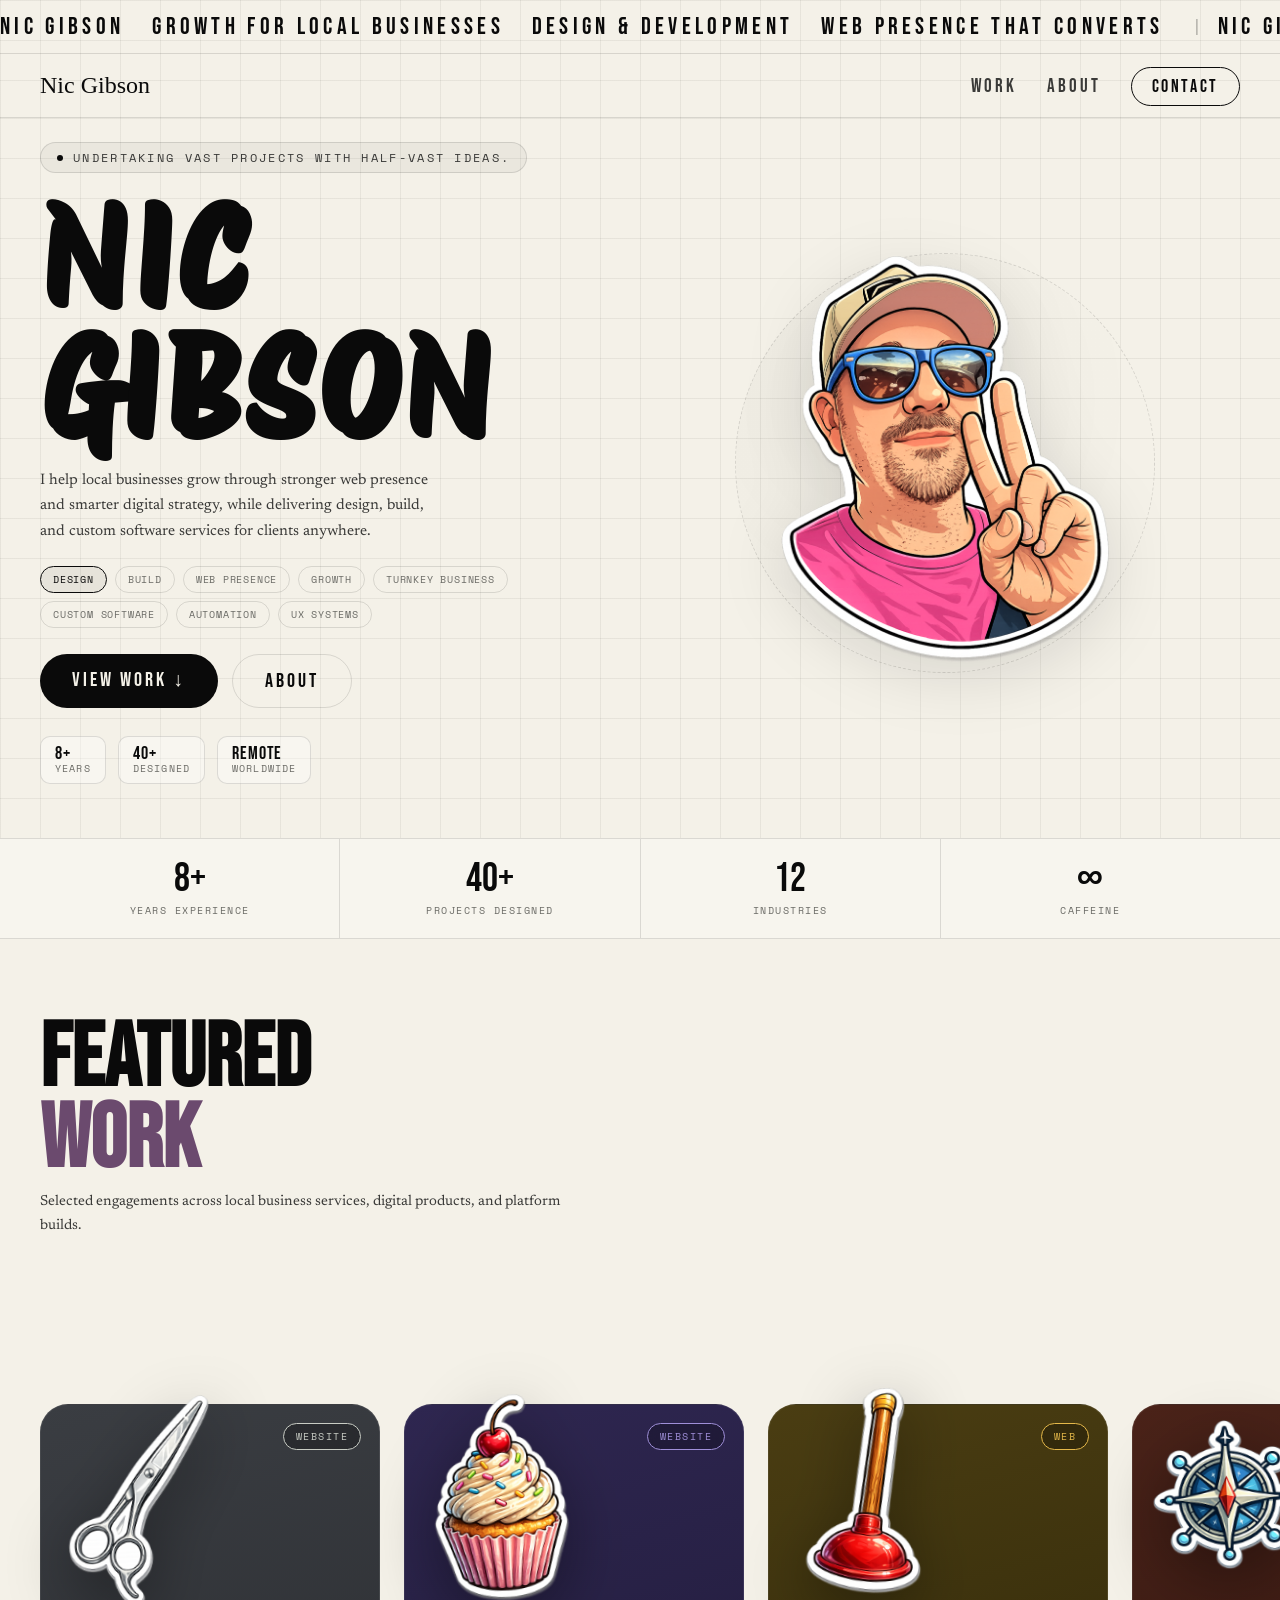
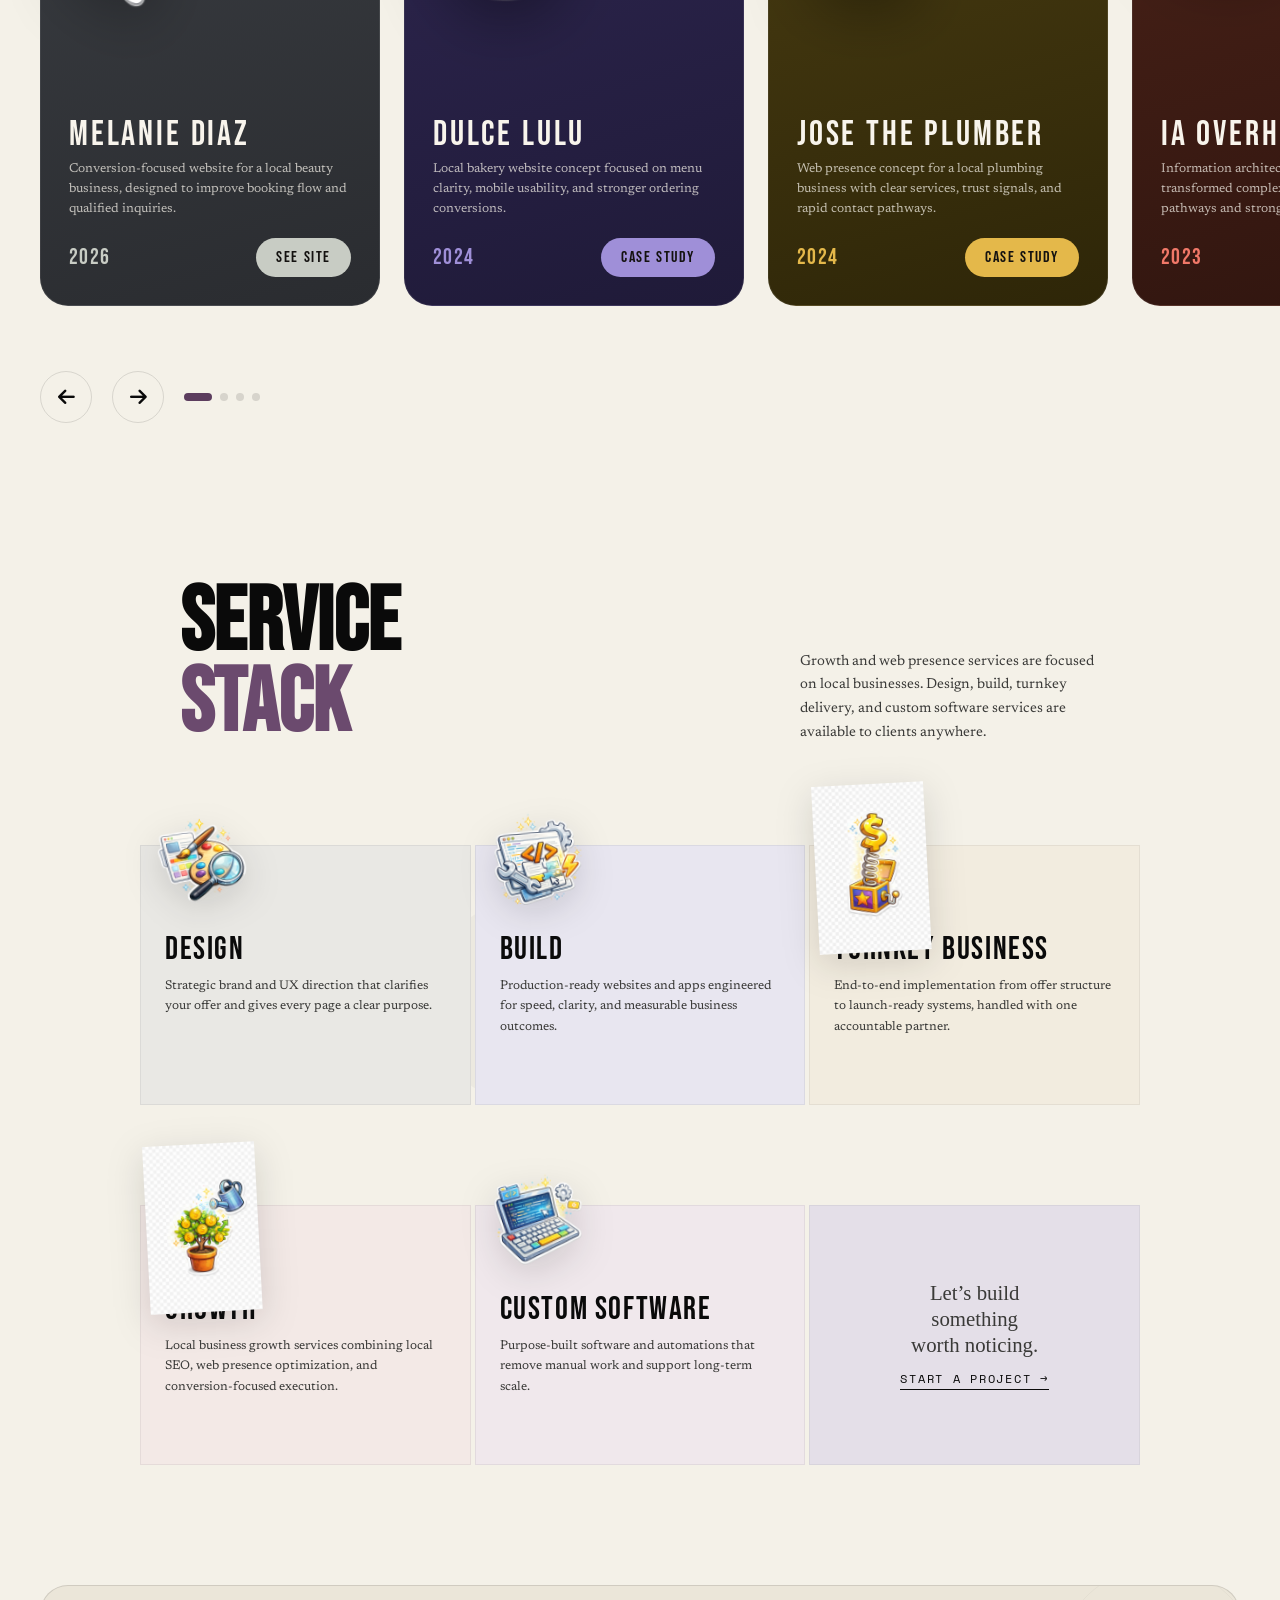
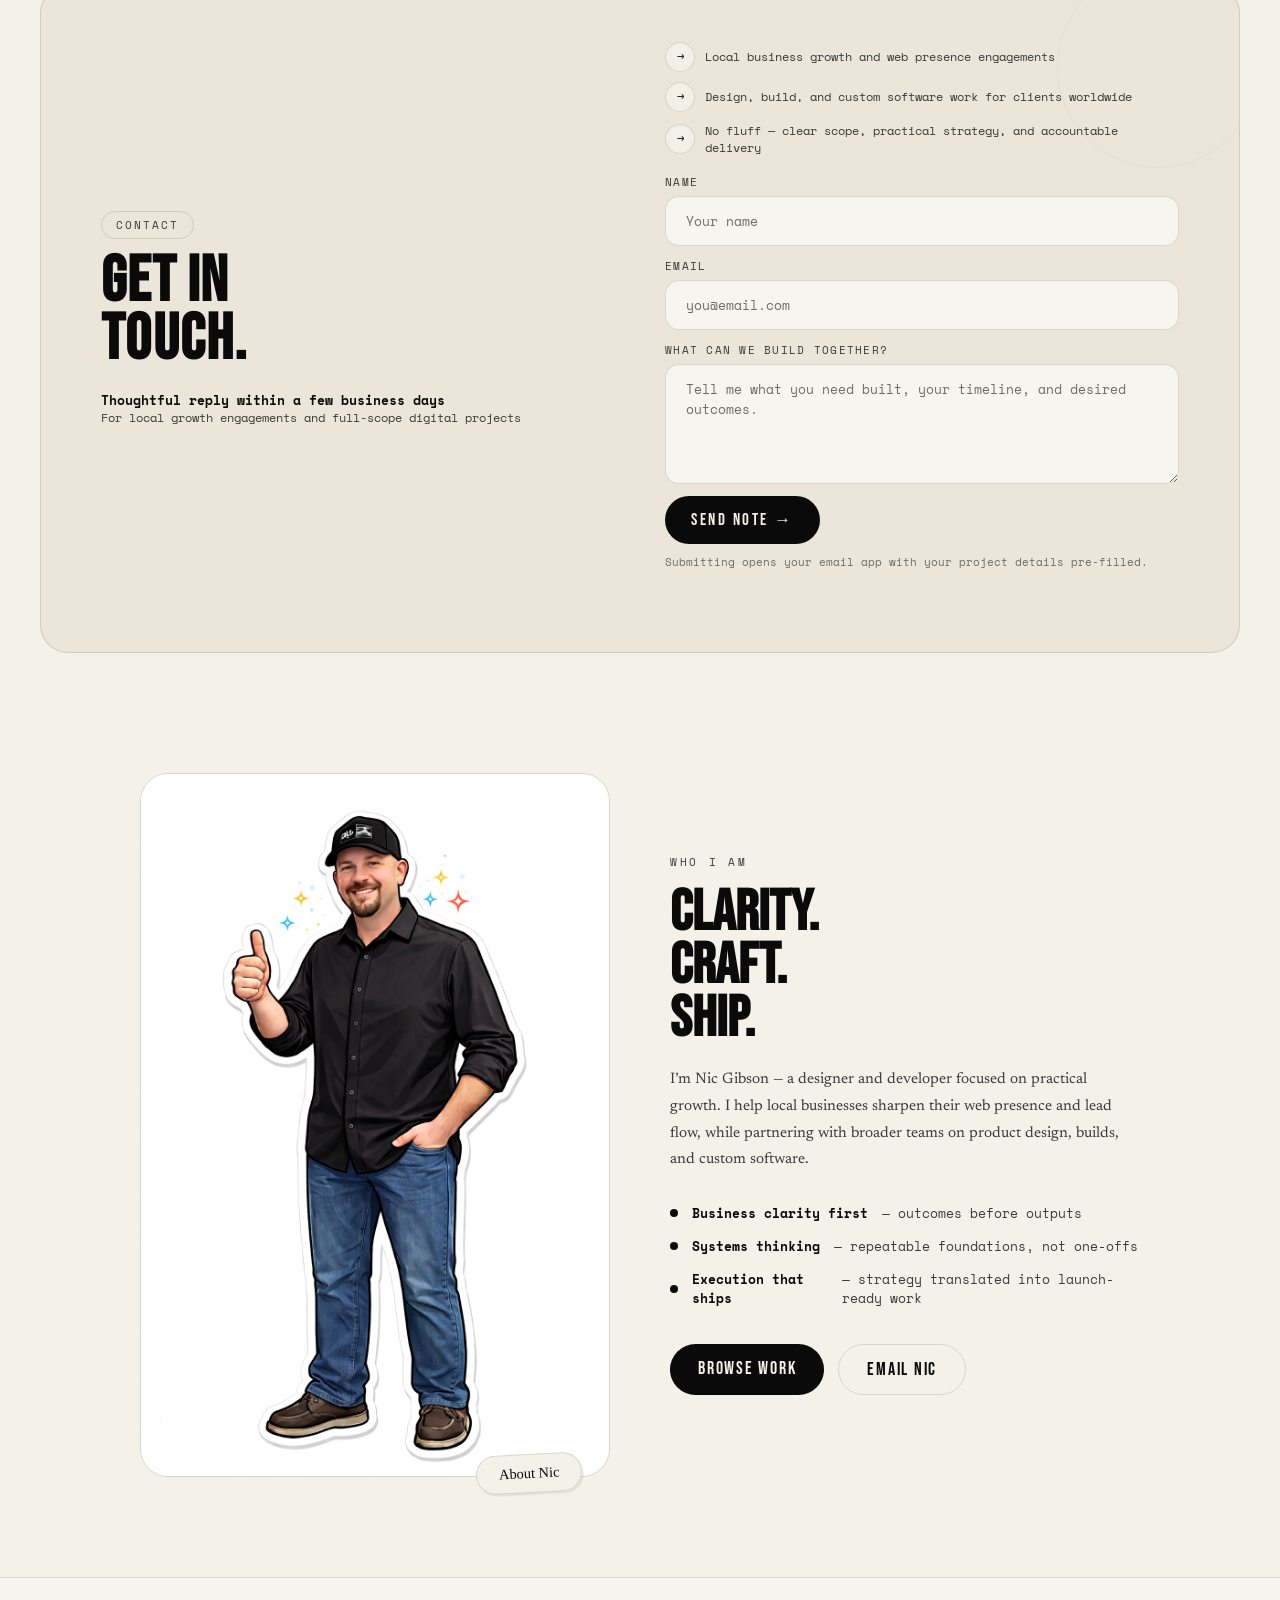
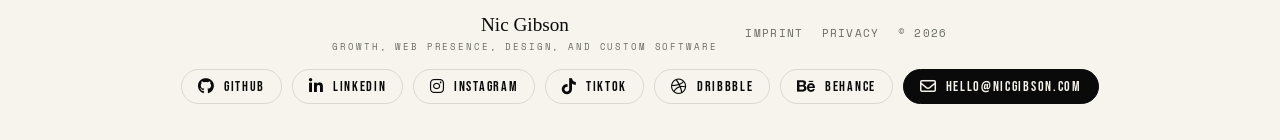
==== index.html @ bc24d474 "Polish site copy for growth and web presence positioning Co-authored-by: delinquencies <delinquencie" ====
<!DOCTYPE html>
<html lang="en">
<head>
  <meta charset="UTF-8" />
  <meta name="viewport" content="width=device-width, initial-scale=1.0" />
  <title>Nic Gibson | Growth, Web Presence, Design &amp; Software</title>
  <meta name="description" content="Nic Gibson helps local businesses with growth and web presence, and delivers design, build, and custom software services for clients everywhere." />
  <meta name="robots" content="index, follow, max-image-preview:large" />
  <meta name="author" content="Nic Gibson" />
  <meta name="theme-color" content="#111111" />
  <link rel="canonical" href="https://www.example.com/" />

  <!-- Open Graph -->
  <meta property="og:type" content="website" />
  <meta property="og:locale" content="en_US" />
  <meta property="og:site_name" content="Nic Gibson Portfolio" />
  <meta property="og:title" content="Nic Gibson | Growth, Web Presence, Design &amp; Software" />
  <meta property="og:description" content="Growth and web presence services for local businesses, plus design, build, and custom software services for clients anywhere." />
  <meta property="og:url" content="https://www.example.com/" />
  <meta property="og:image" content="https://www.example.com/og-default.jpg" />
  <meta property="og:image:alt" content="Preview of Nic Gibson portfolio website" />

  <!-- Twitter/X -->
  <meta name="twitter:card" content="summary_large_image" />
  <meta name="twitter:title" content="Nic Gibson | Growth, Web Presence, Design &amp; Software" />
  <meta name="twitter:description" content="Growth and web presence for local businesses, plus design, build, and custom software services for clients everywhere." />
  <meta name="twitter:image" content="https://www.example.com/og-default.jpg" />
  <meta name="twitter:site" content="@yourhandle" />
  <meta name="twitter:creator" content="@yourhandle" />

  <!-- SEO TODO: Replace placeholder URLs, social handles, and address fields below. -->
  <script type="application/ld+json">
    {
      "@context": "https://schema.org",
      "@type": "Person",
      "name": "Nic Gibson",
      "jobTitle": "Growth and Web Presence Strategist, Designer, and Developer",
      "url": "https://www.example.com/",
      "email": "mailto:hello@nicgibson.com",
      "sameAs": [
        "https://www.linkedin.com/in/your-profile",
        "https://github.com/your-username"
      ],
      "knowsAbout": [
        "Product Design",
        "Front-End Development",
        "Design Systems",
        "UX Strategy"
      ]
    }
  </script>
  <script type="application/ld+json">
    {
      "@context": "https://schema.org",
      "@type": "ProfessionalService",
      "name": "Nic Gibson Design & Development",
      "url": "https://www.example.com/",
      "image": "https://www.example.com/og-default.jpg",
      "description": "Growth and web presence services for local businesses, plus design, build, and custom software services for clients globally.",
      "address": {
        "@type": "PostalAddress",
        "streetAddress": "Add your street address",
        "addressLocality": "Add your city",
        "addressRegion": "Add your state or region",
        "postalCode": "Add your postal code",
        "addressCountry": "Add your country"
      },
      "areaServed": "Worldwide",
      "contactPoint": {
        "@type": "ContactPoint",
        "contactType": "Customer Support",
        "email": "hello@nicgibson.com"
      }
    }
  </script>
  <link rel="preconnect" href="https://fonts.googleapis.com" />
  <link rel="preconnect" href="https://fonts.gstatic.com" crossorigin />
  <link href="https://fonts.googleapis.com/css2?family=Bebas+Neue&family=Newsreader:ital,opsz,wght@0,6..72,400;0,6..72,600;1,6..72,400&family=Permanent+Marker&family=Protest+Riot&family=Space+Mono:ital,wght@0,400;0,700;1,400&display=swap" rel="stylesheet" />
  <link rel="stylesheet" href="https://cdnjs.cloudflare.com/ajax/libs/font-awesome/6.5.1/css/all.min.css" />
  <link rel="stylesheet" href="styles.css" />
</head>
<body>

<div class="top-band">
  <!-- TICKER -->
  <div class="ticker">
    <div class="ticker-inner">
      <span class="ticker-word">NIC GIBSON</span>
      <span class="ticker-word">GROWTH FOR LOCAL BUSINESSES</span>
      <span class="ticker-word">DESIGN &amp; DEVELOPMENT</span>
      <span class="ticker-word">WEB PRESENCE THAT CONVERTS</span>
      <span class="ticker-sep">|</span>
      <span class="ticker-word">NIC GIBSON</span>
      <span class="ticker-word">DESIGN • BUILD • SOFTWARE</span>
      <span class="ticker-word">LOCAL GROWTH PARTNER</span>
      <span class="ticker-word">OPEN FOR NEW PROJECTS</span>
      <span class="ticker-sep">|</span>
      <span class="ticker-word">NIC GIBSON</span>
      <span class="ticker-word">DESIGN • BUILD • SOFTWARE</span>
      <span class="ticker-word">LOCAL GROWTH PARTNER</span>
      <span class="ticker-word">OPEN FOR NEW PROJECTS</span>
      <span class="ticker-sep">|</span>
      <span class="ticker-word">NIC GIBSON</span>
      <span class="ticker-word">DESIGN • BUILD • SOFTWARE</span>
      <span class="ticker-word">LOCAL GROWTH PARTNER</span>
      <span class="ticker-word">OPEN FOR NEW PROJECTS</span>
      <span class="ticker-sep">|</span>
    </div>
  </div>

  <!-- NAV -->
  <nav>
    <a href="#home" class="nav-logo">Nic Gibson</a>
    <ul class="nav-links">
      <li><a href="#work">Work</a></li>
      <li><a href="#about">About</a></li>
      <li><a href="#contact" class="nav-cta">Contact</a></li>
    </ul>
  </nav>
</div>

<!-- HERO -->
<section class="hero" id="home">
  <div class="hero-text">
    <div class="hero-eyebrow">
      <div class="dot"></div>
      <span>Undertaking Vast Projects with Half-Vast ideas.</span>
    </div>
    <h1 class="hero-h1">
      <span>NIC</span><br>
      <span>GIBSON</span>
    </h1>
    <p class="hero-sub">I help local businesses grow through stronger web presence and smarter digital strategy, while delivering design, build, and custom software services for clients anywhere.</p>

    <div class="hero-pills">
      <div class="hero-pill active">Design</div>
      <div class="hero-pill">Build</div>
      <div class="hero-pill">Web Presence</div>
      <div class="hero-pill">Growth</div>
      <div class="hero-pill">Turnkey Business</div>
      <div class="hero-pill">Custom Software</div>
      <div class="hero-pill">Automation</div>
      <div class="hero-pill">UX Systems</div>
    </div>

    <div class="hero-btns">
      <a href="#work" class="btn-hero-primary">View work ↓</a>
      <a href="#about" class="btn-hero-secondary">About</a>
    </div>

    <div class="hero-mini-stats">
      <div class="hms-chip">
        <div>
          <div class="hms-val">8+</div>
          <div class="hms-lbl">Years</div>
        </div>
      </div>
      <div class="hms-chip">
        <div>
          <div class="hms-val">40+</div>
          <div class="hms-lbl">Designed</div>
        </div>
      </div>
      <div class="hms-chip">
        <div>
          <div class="hms-val">Remote</div>
          <div class="hms-lbl">Worldwide</div>
        </div>
      </div>
    </div>
  </div>

  <div class="hero-img-wrap">
    <div class="hero-img-ring">
      <img src="nic.png" alt="Nic Gibson" id="heroShakeImg" width="400" height="500" />
    </div>
  </div>
</section>

<!-- STATS -->
<div class="stats-strip">
  <div class="stat">
    <div class="stat-num">8+</div>
    <div class="stat-label">Years experience</div>
  </div>
  <div class="stat">
    <div class="stat-num">40+</div>
    <div class="stat-label">Projects designed</div>
  </div>
  <div class="stat">
    <div class="stat-num">12</div>
    <div class="stat-label">Industries</div>
  </div>
  <div class="stat">
    <div class="stat-num">∞</div>
    <div class="stat-label">Caffeine</div>
  </div>
</div>

<!-- SLIDER -->
<section class="slider-section" id="work">
  <div class="section-header">
    <h2>FEATURED<br><em>WORK</em></h2>
    <p>Selected engagements across local business services, digital products, and platform builds.</p>
  </div>

  <div class="slider-viewport" id="sliderViewport">
    <div class="slider-track" id="sliderTrack">
      <div class="project-card project-card--p1">
        <span class="card-chip">Website</span>
        <div class="project-card__art">
          <img src="shears.png" alt="Project: Melanie Diaz" class="card-img" width="400" height="400" />
        </div>
        <div class="card-bottom">
          <div class="card-name">Melanie Diaz</div>
          <div class="card-desc">Conversion-focused website for a local beauty business, designed to improve booking flow and qualified inquiries.</div>
          <div class="card-footer">
            <div class="card-price">2026</div>
            <a class="card-btn" href="https://melanie-diaz.com" target="_blank" rel="noopener noreferrer">See Site</a>
          </div>
        </div>
      </div>
      <div class="project-card project-card--p2">
        <span class="card-chip">Website</span>
        <div class="project-card__art">
          <img src="cupcake.png" alt="Project: Dulce Lulu" class="card-img" width="400" height="400" />
        </div>
        <div class="card-bottom">
          <div class="card-name">Dulce Lulu</div>
          <div class="card-desc">Local bakery website concept focused on menu clarity, mobile usability, and stronger ordering conversions.</div>
          <div class="card-footer">
            <div class="card-price">2024</div>
            <button type="button" class="card-btn">Case study</button>
          </div>
        </div>
      </div>
      <div class="project-card project-card--p3">
        <span class="card-chip">Web</span>
        <div class="project-card__art">
          <img src="plunger.png" alt="Project: Jose The Plumber" class="card-img" width="400" height="400" />
        </div>
        <div class="card-bottom">
          <div class="card-name">Jose The Plumber</div>
          <div class="card-desc">Web presence concept for a local plumbing business with clear services, trust signals, and rapid contact pathways.</div>
          <div class="card-footer">
            <div class="card-price">2024</div>
            <button type="button" class="card-btn">Case study</button>
          </div>
        </div>
      </div>
      <div class="project-card project-card--p4">
        <span class="card-chip">Systems</span>
        <div class="project-card__art">
          <img src="chaos.png" alt="Project: Site IA Overhaul" class="card-img" width="400" height="400" />
        </div>
        <div class="card-bottom">
          <div class="card-name">IA Overhaul</div>
          <div class="card-desc">Information architecture redesign that transformed complex content into clear pathways and stronger findability.</div>
          <div class="card-footer">
            <div class="card-price">2023</div>
            <button type="button" class="card-btn">Case study</button>
          </div>
        </div>
      </div>
    </div>
  </div>

  <div class="slider-controls">
    <button type="button" class="ctrl-btn" id="prevBtn" aria-label="Previous project"><i class="fa-solid fa-arrow-left"></i></button>
    <button type="button" class="ctrl-btn" id="nextBtn" aria-label="Next project"><i class="fa-solid fa-arrow-right"></i></button>
    <div class="slider-dots" id="sliderDots"></div>
  </div>
</section>

<!-- SERVICES -->
<section class="ingredients-section" id="skills">
  <div class="section-header section-header--wide">
    <h2>SERVICE<br><em>STACK</em></h2>
    <p>Growth and web presence services are focused on local businesses. Design, build, turnkey delivery, and custom software services are available to clients anywhere.</p>
  </div>

  <div class="ingredients-grid">
    <div class="ing-card c1">
      <div class="ing-img-wrap"><img src="design.png" class="ing-img" alt="" /></div>
      <div class="ing-name">Design</div>
      <div class="ing-desc">Strategic brand and UX direction that clarifies your offer and gives every page a clear purpose.</div>
    </div>
    <div class="ing-card c2">
      <div class="ing-img-wrap"><img src="build.png" class="ing-img" alt="" /></div>
      <div class="ing-name">Build</div>
      <div class="ing-desc">Production-ready websites and apps engineered for speed, clarity, and measurable business outcomes.</div>
    </div>
    <div class="ing-card c3">
      <div class="ing-img-wrap"><img src="turnkey.png" class="ing-img" alt="" /></div>
      <div class="ing-name">Turnkey Business</div>
      <div class="ing-desc">End-to-end implementation from offer structure to launch-ready systems, handled with one accountable partner.</div>
    </div>
    <div class="ing-card c4">
      <div class="ing-img-wrap"><img src="growth.png" class="ing-img" alt="" /></div>
      <div class="ing-name">Growth</div>
      <div class="ing-desc">Local business growth services combining local SEO, web presence optimization, and conversion-focused execution.</div>
    </div>
    <div class="ing-card c5">
      <div class="ing-img-wrap"><img src="custom.png" class="ing-img" alt="" /></div>
      <div class="ing-name">Custom Software</div>
      <div class="ing-desc">Purpose-built software and automations that remove manual work and support long-term scale.</div>
    </div>
    <div class="ing-card c6 ing-card--cta">
      <div class="ing-cta-inner">
        <div class="ing-cta-line">Let’s build<br>something<br>worth noticing.</div>
        <a href="#contact" class="ing-cta-link">Start a project →</a>
      </div>
    </div>
  </div>
</section>

<!-- CONTACT -->
<section class="newsletter" id="contact">
  <div class="newsletter-inner">
    <div class="nl-left">
      <div class="nl-tag">Contact</div>
      <h2>GET IN<br>TOUCH.</h2>
      <div class="nl-proof">
        <div class="nl-proof-text">
          <strong>Thoughtful reply within a few business days</strong>
          For local growth engagements and full-scope digital projects
        </div>
      </div>
    </div>
    <div class="nl-right">
      <div class="nl-perks">
        <div class="nl-perk">
          <div class="nl-perk-icon" aria-hidden="true">→</div>
          <span>Local business growth and web presence engagements</span>
        </div>
        <div class="nl-perk">
          <div class="nl-perk-icon" aria-hidden="true">→</div>
          <span>Design, build, and custom software work for clients worldwide</span>
        </div>
        <div class="nl-perk">
          <div class="nl-perk-icon" aria-hidden="true">→</div>
          <span>No fluff — clear scope, practical strategy, and accountable delivery</span>
        </div>
      </div>
      <form class="nl-form" id="contactForm" novalidate>
        <div class="nl-field">
          <label class="nl-label" for="contactName">Name</label>
          <input
            id="contactName"
            name="name"
            type="text"
            class="nl-input"
            placeholder="Your name"
            autocomplete="name"
            required
          />
        </div>
        <div class="nl-field">
          <label class="nl-label" for="contactEmail">Email</label>
          <input
            id="contactEmail"
            name="email"
            type="email"
            class="nl-input"
            placeholder="you@email.com"
            autocomplete="email"
            required
          />
        </div>
        <div class="nl-field">
          <label class="nl-label" for="contactMessage">What can we build together?</label>
          <textarea
            id="contactMessage"
            name="message"
            class="nl-textarea"
            rows="4"
            placeholder="Tell me what you need built, your timeline, and desired outcomes."
            required
          ></textarea>
        </div>
        <button type="submit" class="nl-btn">Send note →</button>
        <p class="nl-form-note">Submitting opens your email app with your project details pre-filled.</p>
        <p class="nl-form-status" id="contactFormStatus" role="status" aria-live="polite"></p>
      </form>
    </div>
  </div>
</section>

<!-- ABOUT -->
<section class="lifestyle" id="about">
  <div class="lifestyle-inner">
    <div class="lifestyle-img-wrap">
      <div class="lifestyle-img-frame">
        <img src="nicfull.png" alt="Nic Gibson portrait" width="1024" height="1536" />
      </div>
      <div class="ls-badge">About Nic</div>
    </div>
    <div class="lifestyle-content">
      <div class="ls-kicker">Who I am</div>
      <h2 class="ls-title">CLARITY.<br>CRAFT.<br>SHIP.</h2>
      <p class="ls-copy">I’m Nic Gibson — a designer and developer focused on practical growth. I help local businesses sharpen their web presence and lead flow, while partnering with broader teams on product design, builds, and custom software.</p>
      <ul class="ls-features">
        <li>
          <div class="ls-dot"></div><strong>Business clarity first</strong> — outcomes before outputs
        </li>
        <li>
          <div class="ls-dot"></div><strong>Systems thinking</strong> — repeatable foundations, not one-offs
        </li>
        <li>
          <div class="ls-dot"></div><strong>Execution that ships</strong> — strategy translated into launch-ready work
        </li>
      </ul>
      <div class="ls-btns">
        <a href="#work" class="ls-btn-p">Browse work</a>
        <a href="#contact" class="ls-btn-s">Email Nic</a>
      </div>
    </div>
  </div>
</section>

<!-- FOOTER -->
<footer>
  <div class="footer-inner">
    <div class="footer-logo-wrap">
      <a href="#home" class="footer-logo-text">Nic Gibson</a>
      <span class="footer-dev-label">Growth, web presence, design, and custom software</span>
    </div>
    <div class="footer-links">
      <a href="#">Imprint</a>
      <a href="#">Privacy</a>
      <a href="#">© 2026</a>
    </div>
    <div class="footer-contact">
      <a href="https://github.com" class="footer-contact-btn btn-outline" title="GitHub" target="_blank" rel="noopener noreferrer">
        <i class="fa-brands fa-github"></i> GitHub
      </a>
      <a href="https://linkedin.com" class="footer-contact-btn btn-outline" title="LinkedIn" target="_blank" rel="noopener noreferrer">
        <i class="fa-brands fa-linkedin-in"></i> LinkedIn
      </a>
      <a href="https://instagram.com" class="footer-contact-btn btn-outline" title="Instagram" target="_blank" rel="noopener noreferrer">
        <i class="fa-brands fa-instagram"></i> Instagram
      </a>
      <a href="https://tiktok.com" class="footer-contact-btn btn-outline" title="TikTok" target="_blank" rel="noopener noreferrer">
        <i class="fa-brands fa-tiktok"></i> TikTok
      </a>
      <a href="https://dribbble.com" class="footer-contact-btn btn-outline" title="Dribbble" target="_blank" rel="noopener noreferrer">
        <i class="fa-brands fa-dribbble"></i> Dribbble
      </a>
      <a href="https://behance.net" class="footer-contact-btn btn-outline" title="Behance" target="_blank" rel="noopener noreferrer">
        <i class="fa-brands fa-behance"></i> Behance
      </a>
      <a href="mailto:hello@nicgibson.com" class="footer-contact-btn btn-primary" title="Email">
        <i class="fa-regular fa-envelope"></i> hello@nicgibson.com
      </a>
    </div>
  </div>
</footer>

<script src="script.js"></script>
</body>
</html>
---- styles.css ----
:root {
  --paper: #f4f1e8;
  --paper-warm: #ebe6d9;
  --ink: #0a0a0a;
  --ink-muted: #3a3a38;
  --ink-faint: #6b6b66;
  --rule: rgba(10, 10, 10, 0.12);
  --rule-light: rgba(10, 10, 10, 0.06);
  /* Work section accents (chips, buttons, year) */
  --work-cream: #f8f4ec;
}

* {
  margin: 0;
  padding: 0;
  box-sizing: border-box;
  scroll-behavior: smooth;
}

body {
  background: var(--paper);
  color: var(--ink);
  font-family: "Space Mono", monospace;
  overflow-x: hidden;
  cursor: auto;
}

/* Top band: ticker + nav with newsprint grid */
.top-band {
  position: relative;
  background-color: var(--paper);
  background-image: linear-gradient(var(--rule-light) 1px, transparent 1px),
    linear-gradient(90deg, var(--rule-light) 1px, transparent 1px);
  background-size: 40px 40px;
  border-bottom: 1px solid var(--rule);
}

.ticker {
  background: transparent;
  overflow: hidden;
  white-space: nowrap;
  position: sticky;
  top: 0;
  z-index: 100;
  border-bottom: 1px solid var(--rule);
}

.ticker-inner {
  display: inline-flex;
  align-items: center;
  animation: ticker 28s linear infinite;
}

.ticker-word {
  font-family: "Bebas Neue", sans-serif;
  font-size: 1.5rem;
  letter-spacing: 0.18em;
  padding: 12px 0;
  padding-right: 28px;
  white-space: nowrap;
  color: var(--ink);
}

.ticker-sep {
  color: var(--ink-muted);
  font-size: 1rem;
  padding: 0 16px 0 0;
  opacity: 0.45;
  font-family: "Space Mono", monospace;
}

@keyframes ticker {
  0% {
    transform: translateX(0);
  }
  100% {
    transform: translateX(-50%);
  }
}

nav {
  padding: 18px 40px;
  display: flex;
  align-items: center;
  justify-content: space-between;
  position: relative;
  z-index: 10;
}

.nav-logo {
  font-family: "Permanent Marker", cursive;
  font-size: 1.5rem;
  color: var(--ink);
  text-decoration: none;
}

.nav-links {
  display: flex;
  gap: 30px;
  list-style: none;
  align-items: center;
}

.nav-links a {
  font-family: "Bebas Neue", sans-serif;
  font-size: 1.2rem;
  letter-spacing: 0.15em;
  color: var(--ink-muted);
  text-decoration: none;
  transition: color 0.2s;
}

.nav-links a:hover {
  color: var(--ink);
}

.nav-links .nav-cta {
  border: 1px solid var(--ink);
  color: var(--ink);
  padding: 8px 20px;
  border-radius: 100px;
  font-size: 1.1rem;
}

.nav-links .nav-cta:hover {
  background: var(--ink);
  color: var(--paper);
}

.hero {
  min-height: 80vh;
  display: grid;
  grid-template-columns: 1fr 1fr;
  align-items: center;
  padding: 20px 40px 50px;
  position: relative;
  overflow: hidden;
  gap: 20px;
}

.hero::before {
  content: "";
  position: absolute;
  inset: 0;
  background-image: linear-gradient(var(--rule-light) 1px, transparent 1px),
    linear-gradient(90deg, var(--rule-light) 1px, transparent 1px);
  background-size: 40px 40px;
  pointer-events: none;
}

.hero-text {
  position: relative;
  z-index: 2;
}

.hero-eyebrow {
  display: inline-flex;
  align-items: center;
  gap: 10px;
  background: rgba(10, 10, 10, 0.04);
  border: 1px solid var(--rule);
  border-radius: 100px;
  padding: 6px 16px;
  margin-bottom: 20px;
}

.hero-eyebrow span {
  font-size: 0.72rem;
  color: var(--ink-muted);
  letter-spacing: 0.2em;
  text-transform: uppercase;
}

.hero-eyebrow .dot {
  width: 6px;
  height: 6px;
  background: var(--ink);
  border-radius: 50%;
  animation: blink 1s step-end infinite;
}

@keyframes blink {
  0%,
  100% {
    opacity: 1;
  }
  50% {
    opacity: 0;
  }
}

.hero-h1 {
  font-family: "Protest Riot", system-ui, sans-serif;
  font-size: clamp(5.25rem, 11vw, 10.5rem);
  line-height: 0.92;
  color: var(--ink);
  letter-spacing: 0.02em;
}

.hero-h1 span {
  color: var(--ink);
}

.hero-sub {
  font-family: "Newsreader", Georgia, serif;
  font-size: 0.95rem;
  color: var(--ink-muted);
  line-height: 1.65;
  max-width: 400px;
  margin: 16px 0 22px;
}

.hero-pills {
  display: flex;
  flex-wrap: wrap;
  gap: 8px;
  margin-bottom: 26px;
}

.hero-pill {
  font-size: 0.62rem;
  letter-spacing: 0.08em;
  padding: 5px 12px;
  border-radius: 100px;
  border: 1px solid var(--rule);
  color: var(--ink-faint);
  text-transform: uppercase;
  transition: border-color 0.2s, color 0.2s, background 0.2s;
  cursor: pointer;
  user-select: none;
}

.hero-pill:hover {
  border-color: var(--ink-muted);
  color: var(--ink-muted);
}

.hero-pill.active {
  background: rgba(10, 10, 10, 0.06);
  border-color: var(--ink);
  color: var(--ink);
}

.hero-btns {
  display: flex;
  gap: 14px;
  flex-wrap: wrap;
  margin-bottom: 28px;
}

.btn-hero-primary {
  background: var(--ink);
  color: var(--paper);
  font-family: "Bebas Neue", sans-serif;
  font-size: 1.25rem;
  letter-spacing: 0.15em;
  padding: 14px 32px;
  border: none;
  border-radius: 100px;
  cursor: pointer;
  transition: transform 0.2s, box-shadow 0.2s, background 0.2s;
  text-decoration: none;
  display: inline-block;
}

.btn-hero-primary:hover {
  transform: translateY(-2px);
  box-shadow: 0 6px 24px rgba(10, 10, 10, 0.15);
  background: #1a1a1a;
}

.btn-hero-secondary {
  background: transparent;
  color: var(--ink);
  font-family: "Bebas Neue", sans-serif;
  font-size: 1.25rem;
  letter-spacing: 0.15em;
  padding: 14px 32px;
  border: 1.5px solid var(--rule);
  border-radius: 100px;
  cursor: pointer;
  transition: border-color 0.2s, color 0.2s, background 0.2s;
  text-decoration: none;
  display: inline-block;
}

.btn-hero-secondary:hover {
  border-color: var(--ink);
  background: rgba(10, 10, 10, 0.03);
}

.hero-mini-stats {
  display: flex;
  gap: 12px;
  flex-wrap: wrap;
}

.hms-chip {
  display: flex;
  align-items: center;
  gap: 8px;
  background: rgba(255, 255, 255, 0.35);
  border: 1px solid var(--rule);
  border-radius: 10px;
  padding: 8px 14px;
}

.hms-val {
  font-family: "Bebas Neue", sans-serif;
  font-size: 1.1rem;
  color: var(--ink);
  letter-spacing: 0.05em;
  line-height: 1;
}

.hms-lbl {
  font-size: 0.6rem;
  color: var(--ink-faint);
  letter-spacing: 0.12em;
  text-transform: uppercase;
  line-height: 1.3;
}

.hero-img-wrap {
  position: relative;
  z-index: 2;
  display: flex;
  justify-content: center;
  align-items: center;
  height: 100%;
}

.hero-img-ring {
  position: relative;
  width: 420px;
  height: 420px;
  background: radial-gradient(
    circle at 35% 35%,
    rgba(10, 10, 10, 0.04),
    transparent 65%
  );
  border-radius: 50%;
  border: 1px dashed var(--rule);
  display: flex;
  align-items: center;
  justify-content: center;
  animation: slowSpin 25s linear infinite;
}

@keyframes slowSpin {
  to {
    transform: rotate(360deg);
  }
}

.hero-img-ring img {
  max-height: min(500px, 70vh);
  width: auto;
  height: auto;
  object-fit: contain;
  animation: slowSpin 25s linear infinite reverse, float 4s ease-in-out infinite;
  filter: drop-shadow(0 16px 32px rgba(10, 10, 10, 0.12));
  position: relative;
  z-index: 2;
  transition: opacity 0.25s ease;
  cursor: pointer;
}

@keyframes float {
  0%,
  100% {
    transform: translateY(0) rotate(360deg);
  }
  50% {
    transform: translateY(-15px) rotate(360deg);
  }
}

.stats-strip {
  display: flex;
  border-top: 1px solid var(--rule);
  border-bottom: 1px solid var(--rule);
  padding: 0 40px;
  background: rgba(255, 255, 255, 0.25);
}

.stat {
  flex: 1;
  text-align: center;
  padding: 20px 10px;
  border-right: 1px solid var(--rule);
}

.stat:last-child {
  border-right: none;
}

.stat-num {
  font-family: "Bebas Neue", sans-serif;
  font-size: 2.5rem;
  color: var(--ink);
  line-height: 1;
}

.stat-label {
  font-size: 0.62rem;
  color: var(--ink-faint);
  letter-spacing: 0.15em;
  text-transform: uppercase;
  margin-top: 4px;
}

.slider-section {
  padding: 80px 0 60px;
  position: relative;
  z-index: 1;
}

.slider-section .section-header {
  position: relative;
  z-index: 1;
  display: flex;
  flex-direction: column;
  align-items: flex-start;
  gap: 10px;
}

.section-header {
  padding: 0 40px;
  margin-bottom: 28px;
  display: flex;
  align-items: flex-end;
  justify-content: space-between;
  flex-wrap: wrap;
  gap: 20px;
}

.section-header--wide {
  max-width: 1000px;
  margin: 0 auto;
}

.section-header h2 {
  font-family: "Bebas Neue", sans-serif;
  font-size: clamp(3rem, 7vw, 6rem);
  line-height: 0.9;
  color: var(--ink);
}

.section-header h2 em {
  font-style: normal;
  color: #6b4a6e;
}

.section-header p {
  font-family: "Newsreader", Georgia, serif;
  font-size: 0.9rem;
  color: var(--ink-muted);
  max-width: 300px;
  line-height: 1.65;
}

.slider-section .section-header p {
  max-width: 560px;
  margin: 0;
  text-align: left;
}

/* Extra top padding so leaning card art clears overflow:hidden (not clipped under the heading) */
.slider-viewport {
  position: relative;
  z-index: 2;
  overflow: hidden;
  padding: 138px 0 56px;
  margin-top: 0;
}

.slider-track {
  display: flex;
  gap: 24px;
  padding: 0 40px;
  transition: transform 0.45s cubic-bezier(0.25, 0.46, 0.45, 0.94);
  will-change: transform;
  user-select: none;
}

.slider-track.dragging {
  transition: none;
  cursor: grabbing;
}

.project-card {
  --card-accent: var(--ink);
  width: 340px;
  min-width: 300px;
  max-width: min(340px, 92vw);
  min-height: 480px;
  border-radius: 28px;
  flex-shrink: 0;
  position: relative;
  overflow: visible;
  display: flex;
  flex-direction: column;
  align-items: stretch;
  padding: 0;
  cursor: grab;
  transition: transform 0.3s ease, box-shadow 0.3s ease;
  border: 1px solid rgba(255, 255, 255, 0.08);
}

.project-card:hover {
  transform: translateY(-10px) rotate(-0.5deg);
  box-shadow: 0 24px 48px rgba(10, 10, 10, 0.18);
}

.project-card:nth-child(even):hover {
  transform: translateY(-10px) rotate(0.5deg);
}

.project-card__art {
  flex: 0 0 auto;
  min-height: 220px;
  display: flex;
  align-items: flex-start;
  justify-content: flex-start;
  padding: 4px 8px 0 10px;
  overflow: visible;
}

/* Break the picture plane: sit high + left, slightly rotated, like leaning out of the box */
.card-img {
  display: block;
  position: relative;
  top: -56px;
  left: -14px;
  width: auto;
  height: auto;
  max-width: calc(100% + 20px);
  max-height: 300px;
  object-fit: contain;
  z-index: 2;
  pointer-events: none;
  transform: rotate(-2.5deg);
  transform-origin: 50% 65%;
  transition: transform 0.4s cubic-bezier(0.34, 1.3, 0.64, 1), filter 0.35s ease;
  filter: drop-shadow(0 18px 32px rgba(0, 0, 0, 0.38));
}

.project-card:hover .card-img {
  transform: rotate(-1deg) translate(4px, -10px) scale(1.04);
}

/* Dark tinted panels + accent (full-bleed color like the original cards) */
.project-card--p1 {
  --card-accent: #c8ccc4;
  background: linear-gradient(165deg, #3a3d42 0%, #2a2c30 100%);
}
.project-card--p2 {
  --card-accent: #9f8fd8;
  background: linear-gradient(165deg, #2e2650 0%, #1f1a38 100%);
}
.project-card--p3 {
  --card-accent: #e4b84a;
  background: linear-gradient(165deg, #4a3d12 0%, #2e2608 100%);
}
.project-card--p4 {
  --card-accent: #f07868;
  background: linear-gradient(165deg, #4a2218 0%, #30150f 100%);
}
.card-chip {
  position: absolute;
  top: 18px;
  right: 18px;
  font-size: 0.62rem;
  letter-spacing: 0.15em;
  text-transform: uppercase;
  padding: 5px 12px;
  border-radius: 100px;
  border: 1px solid var(--card-accent);
  color: var(--card-accent);
  z-index: 6;
  background: rgba(0, 0, 0, 0.25);
  backdrop-filter: blur(6px);
}

.card-bottom {
  position: relative;
  z-index: 2;
  width: 100%;
  padding: 8px 28px 28px;
  margin-top: auto;
}

.card-name {
  font-family: "Bebas Neue", sans-serif;
  font-size: 2.2rem;
  letter-spacing: 0.08em;
  line-height: 1;
  color: var(--work-cream);
  margin-bottom: 8px;
}

.card-desc {
  font-family: "Newsreader", Georgia, serif;
  font-size: 0.8rem;
  color: rgba(248, 244, 236, 0.72);
  line-height: 1.55;
  margin-bottom: 18px;
}

.card-footer {
  display: flex;
  align-items: center;
  justify-content: space-between;
  gap: 12px;
}

.card-price {
  font-family: "Bebas Neue", sans-serif;
  font-size: 1.35rem;
  color: var(--card-accent);
  letter-spacing: 0.06em;
}

.card-btn {
  background: var(--card-accent);
  color: #141210;
  border: none;
  padding: 10px 20px;
  border-radius: 100px;
  font-family: "Bebas Neue", sans-serif;
  font-size: 1rem;
  letter-spacing: 0.1em;
  cursor: pointer;
  transition: transform 0.2s, filter 0.2s;
}

a.card-btn {
  text-decoration: none;
  display: inline-flex;
  align-items: center;
  justify-content: center;
}

.card-btn:hover {
  transform: scale(1.05);
  filter: brightness(1.08);
}

.slider-controls {
  padding: 0 40px;
  display: flex;
  align-items: center;
  gap: 20px;
  margin-top: 10px;
}

.ctrl-btn {
  width: 52px;
  height: 52px;
  border-radius: 50%;
  border: 1.5px solid var(--rule);
  background: transparent;
  color: var(--ink);
  font-size: 1.2rem;
  cursor: pointer;
  transition: border-color 0.2s, background 0.2s, color 0.2s;
  display: flex;
  align-items: center;
  justify-content: center;
}

.ctrl-btn:hover {
  background: var(--ink);
  border-color: var(--ink);
  color: var(--paper);
}

.slider-dots {
  display: flex;
  gap: 8px;
}

.slider-dot {
  width: 8px;
  height: 8px;
  border-radius: 100px;
  background: var(--rule);
  transition: background 0.3s, width 0.3s;
  cursor: pointer;
}

.slider-dot.active {
  background: #5c3d5e;
  width: 28px;
}

.ingredients-section {
  padding: 100px 40px 80px;
  position: relative;
}

.ingredients-section::before {
  content: "FOCUS";
  font-family: "Bebas Neue", sans-serif;
  font-size: 20vw;
  color: rgba(10, 10, 10, 0.03);
  position: absolute;
  top: 50%;
  left: 50%;
  transform: translate(-50%, -50%);
  white-space: nowrap;
  pointer-events: none;
  letter-spacing: 0.1em;
}

.ingredients-grid {
  max-width: 1000px;
  margin: 100px auto 0;
  display: grid;
  grid-template-columns: repeat(3, minmax(0, 1fr));
  column-gap: 4px;
  row-gap: 100px;
  background: transparent;
  overflow: visible;
  position: relative;
}

.ing-card {
  padding: 88px 24px 36px;
  min-height: 260px;
  position: relative;
  overflow: visible;
  transition: background 0.3s;
  cursor: default;
  border: 1px solid rgba(10, 10, 10, 0.06);
}

.ing-card:nth-child(1),
.ing-card:nth-child(2),
.ing-card:nth-child(3) {
  z-index: 3;
}

.ing-card:nth-child(4),
.ing-card:nth-child(5),
.ing-card:nth-child(6) {
  z-index: 2;
}

.ing-card.c1 {
  background: #e9e8e4;
}
.ing-card.c2 {
  background: #e8e6f0;
}
.ing-card.c3 {
  background: #f2ecdf;
}
.ing-card.c4 {
  background: #f3e9e6;
}
.ing-card.c5 {
  background: #f0e8ec;
}

.ing-card:hover {
  filter: brightness(0.98);
}

.ing-card::before {
  content: "";
  position: absolute;
  bottom: 0;
  left: 0;
  width: 0;
  height: 3px;
  transition: width 0.4s;
}

.ing-card:hover::before {
  width: 100%;
}

.ing-card.c1::before {
  background: #7a7670;
}
.ing-card.c2::before {
  background: #6b5bb5;
}
.ing-card.c3::before {
  background: #b8952e;
}
.ing-card.c4::before {
  background: #c45c48;
}
.ing-card.c5::before {
  background: #b85a78;
}

.ing-card.c6::before {
  background: #5c4a5e;
}

.ing-img-wrap {
  position: absolute;
  top: -62px;
  left: 8px;
  width: 168px;
  height: 168px;
  z-index: 5;
  pointer-events: none;
  display: flex;
  align-items: flex-start;
  justify-content: flex-start;
}

.ing-img {
  max-width: 100%;
  max-height: 168px;
  width: auto;
  height: auto;
  object-fit: contain;
  transform: rotate(-3deg);
  transform-origin: 50% 80%;
  transition: transform 0.4s ease;
  filter: drop-shadow(0 10px 18px rgba(10, 10, 10, 0.14));
}

.ing-card:hover .ing-img {
  transform: rotate(-1.5deg) translate(2px, -10px) scale(1.08);
}

.ing-name {
  font-family: "Bebas Neue", sans-serif;
  font-size: 2rem;
  letter-spacing: 0.05em;
  color: var(--ink);
  line-height: 1;
  margin-bottom: 10px;
}

.ing-desc {
  font-family: "Newsreader", Georgia, serif;
  font-size: 0.78rem;
  color: var(--ink-muted);
  line-height: 1.65;
}

.ing-card--cta {
  display: flex;
  align-items: center;
  justify-content: center;
  flex-direction: column;
  text-align: center;
  padding-top: 36px;
  background: #e4dfe8;
  border-color: rgba(10, 10, 10, 0.05);
}

.ing-cta-inner {
  display: flex;
  flex-direction: column;
  align-items: center;
  gap: 12px;
}

.ing-cta-line {
  font-family: "Permanent Marker", cursive;
  font-size: 1.3rem;
  color: var(--ink-muted);
  line-height: 1.25;
}

.ing-cta-link {
  color: var(--ink);
  font-size: 0.72rem;
  letter-spacing: 0.15em;
  text-decoration: none;
  text-transform: uppercase;
  border-bottom: 1px solid var(--ink);
  padding-bottom: 2px;
}

.ing-cta-link:hover {
  color: var(--ink-muted);
  border-bottom-color: var(--ink-muted);
}

.newsletter {
  padding: 40px;
}

.newsletter-inner {
  background: var(--paper-warm);
  border: 1px solid var(--rule);
  border-radius: 28px;
  padding: 56px 60px;
  display: grid;
  grid-template-columns: 1fr 1fr;
  align-items: center;
  gap: 50px;
  position: relative;
  overflow: hidden;
}

.newsletter-inner::after {
  content: "";
  position: absolute;
  right: -20px;
  top: -20px;
  width: 200px;
  height: 200px;
  border: 1px solid var(--rule-light);
  border-radius: 50%;
  pointer-events: none;
  opacity: 0.6;
}

.nl-left {
  position: relative;
  z-index: 1;
}

.nl-tag {
  display: inline-flex;
  align-items: center;
  gap: 6px;
  border: 1px solid var(--rule);
  border-radius: 100px;
  padding: 5px 14px;
  font-size: 0.68rem;
  letter-spacing: 0.18em;
  text-transform: uppercase;
  color: var(--ink-muted);
  margin-bottom: 14px;
}

.nl-left h2 {
  font-family: "Bebas Neue", sans-serif;
  font-size: clamp(2.5rem, 5vw, 4.2rem);
  line-height: 0.9;
  color: var(--ink);
  letter-spacing: 0.02em;
  margin-bottom: 24px;
}

.nl-proof {
  display: flex;
  align-items: center;
  gap: 0;
}

.nl-proof-text {
  font-size: 0.72rem;
  color: var(--ink-muted);
  line-height: 1.4;
}

.nl-proof-text strong {
  color: var(--ink);
  font-weight: 700;
  display: block;
  font-size: 0.8rem;
}

.nl-right {
  position: relative;
  z-index: 1;
  display: flex;
  flex-direction: column;
  gap: 18px;
}

.nl-perks {
  display: flex;
  flex-direction: column;
  gap: 10px;
}

.nl-perk {
  display: flex;
  align-items: center;
  gap: 10px;
  font-size: 0.74rem;
  color: var(--ink-muted);
}

.nl-perk-icon {
  width: 30px;
  height: 30px;
  flex-shrink: 0;
  border: 1px solid var(--rule);
  border-radius: 50%;
  display: flex;
  align-items: center;
  justify-content: center;
  font-size: 0.75rem;
  color: var(--ink);
  background: rgba(255, 255, 255, 0.4);
}

.nl-form {
  display: grid;
  grid-template-columns: 1fr;
  gap: 12px;
}

.nl-input {
  width: 100%;
  padding: 14px 20px;
  border-radius: 14px;
  border: 1px solid var(--rule);
  background: rgba(255, 255, 255, 0.6);
  color: var(--ink);
  font-family: "Space Mono", monospace;
  font-size: 0.82rem;
  outline: none;
  transition: border-color 0.2s ease, box-shadow 0.2s ease;
}

.nl-input::placeholder {
  color: var(--ink-faint);
}

.nl-input:focus {
  border-color: var(--ink-muted);
  box-shadow: 0 0 0 3px rgba(18, 18, 18, 0.08);
}

.nl-field {
  display: flex;
  flex-direction: column;
  gap: 6px;
}

.nl-label {
  font-size: 0.66rem;
  letter-spacing: 0.12em;
  text-transform: uppercase;
  color: var(--ink-muted);
  font-family: "Space Mono", monospace;
}

.nl-textarea {
  width: 100%;
  padding: 14px 20px;
  border-radius: 14px;
  border: 1px solid var(--rule);
  background: rgba(255, 255, 255, 0.6);
  color: var(--ink);
  font-family: "Space Mono", monospace;
  font-size: 0.82rem;
  outline: none;
  transition: border-color 0.2s ease, box-shadow 0.2s ease;
  min-height: 120px;
  resize: vertical;
}

.nl-textarea::placeholder {
  color: var(--ink-faint);
}

.nl-textarea:focus {
  border-color: var(--ink-muted);
  box-shadow: 0 0 0 3px rgba(18, 18, 18, 0.08);
}

.nl-form-note {
  margin: -2px 0 0;
  font-size: 0.68rem;
  color: var(--ink-faint);
}

.nl-form-status {
  margin: 0;
  min-height: 1.2em;
  font-size: 0.72rem;
  color: var(--ink-muted);
}

.nl-btn {
  padding: 14px 26px;
  background: var(--ink);
  color: var(--paper);
  border: none;
  border-radius: 100px;
  font-family: "Bebas Neue", sans-serif;
  font-size: 1.05rem;
  letter-spacing: 0.15em;
  cursor: pointer;
  transition: background 0.2s, transform 0.2s;
  white-space: nowrap;
  justify-self: start;
}

.nl-btn:hover {
  background: #222;
  transform: translateY(-2px);
}

.nl-btn:focus-visible {
  outline: 2px solid var(--ink-muted);
  outline-offset: 2px;
}

.lifestyle {
  padding: 80px 40px 100px;
}

.lifestyle-inner {
  max-width: 1000px;
  margin: 0 auto;
  display: grid;
  grid-template-columns: 1fr 1fr;
  gap: 60px;
  align-items: center;
}

.lifestyle-img-frame {
  border-radius: 28px;
  overflow: hidden;
  border: 1px solid var(--rule);
}

.lifestyle-img-frame img {
  display: block;
  width: 100%;
  height: auto;
  filter: contrast(1.02);
}

.ls-badge {
  position: absolute;
  bottom: -16px;
  right: 28px;
  background: var(--paper);
  color: var(--ink);
  font-family: "Permanent Marker", cursive;
  font-size: 0.9rem;
  padding: 10px 22px;
  border-radius: 100px;
  border: 1px solid var(--rule);
  transform: rotate(-3deg);
  box-shadow: 2px 2px 0 rgba(10, 10, 10, 0.06);
}

.lifestyle-img-wrap {
  position: relative;
}

.ls-kicker {
  font-size: 0.68rem;
  letter-spacing: 0.25em;
  text-transform: uppercase;
  color: var(--ink-muted);
  margin-bottom: 16px;
}

.ls-title {
  font-family: "Bebas Neue", sans-serif;
  font-size: clamp(2.5rem, 4.5vw, 4rem);
  line-height: 0.92;
  color: var(--ink);
  margin-bottom: 22px;
}

.ls-copy {
  font-family: "Newsreader", Georgia, serif;
  font-size: 0.95rem;
  color: var(--ink-muted);
  line-height: 1.75;
  margin-bottom: 30px;
}

.ls-features {
  list-style: none;
  display: flex;
  flex-direction: column;
  gap: 14px;
  margin-bottom: 36px;
}

.ls-features li {
  display: flex;
  align-items: center;
  gap: 14px;
  font-size: 0.8rem;
  color: var(--ink-muted);
}

.ls-features li strong {
  color: var(--ink);
}

.ls-dot {
  width: 8px;
  height: 8px;
  border-radius: 50%;
  background: var(--ink);
  flex-shrink: 0;
}

.ls-btns {
  display: flex;
  gap: 14px;
  flex-wrap: wrap;
}

.ls-btn-p {
  background: var(--ink);
  color: var(--paper);
  padding: 14px 28px;
  border-radius: 100px;
  font-family: "Bebas Neue", sans-serif;
  letter-spacing: 0.1em;
  font-size: 1.1rem;
  text-decoration: none;
  transition: transform 0.2s, background 0.2s;
}

.ls-btn-p:hover {
  transform: translateY(-2px);
  background: #222;
}

.ls-btn-s {
  border: 1.5px solid var(--rule);
  color: var(--ink);
  padding: 14px 28px;
  border-radius: 100px;
  font-family: "Bebas Neue", sans-serif;
  letter-spacing: 0.1em;
  font-size: 1.1rem;
  text-decoration: none;
  transition: border-color 0.2s, color 0.2s, background 0.2s;
}

.ls-btn-s:hover {
  border-color: var(--ink);
  background: rgba(10, 10, 10, 0.03);
}

footer {
  border-top: 1px solid var(--rule);
  padding: 36px 40px;
  background: rgba(255, 255, 255, 0.2);
}

.footer-inner {
  max-width: 1000px;
  margin: 0 auto;
  display: flex;
  justify-content: center;
  align-items: center;
  flex-wrap: wrap;
  gap: 16px 28px;
  text-align: center;
}

.footer-logo-wrap {
  display: flex;
  flex-direction: column;
  gap: 4px;
  align-items: center;
}

.footer-logo-text {
  font-family: "Permanent Marker", cursive;
  font-size: 1.2rem;
  color: var(--ink);
  text-decoration: none;
}

.footer-dev-label {
  font-size: 0.58rem;
  letter-spacing: 0.2em;
  text-transform: uppercase;
  color: var(--ink-faint);
}

.footer-links {
  display: flex;
  gap: 18px;
  align-items: center;
  flex-wrap: wrap;
  justify-content: center;
}

.footer-links a {
  font-size: 0.68rem;
  color: var(--ink-faint);
  text-decoration: none;
  letter-spacing: 0.12em;
  text-transform: uppercase;
  transition: color 0.2s;
}

.footer-links a:hover {
  color: var(--ink);
}

.footer-contact {
  display: flex;
  gap: 10px;
  align-items: center;
  flex-wrap: wrap;
  justify-content: center;
}

.footer-contact-btn {
  display: inline-flex;
  align-items: center;
  gap: 8px;
  padding: 8px 16px;
  border-radius: 100px;
  font-family: "Bebas Neue", sans-serif;
  font-size: 0.88rem;
  letter-spacing: 0.12em;
  text-decoration: none;
  transition: transform 0.2s, box-shadow 0.2s, background 0.2s, border-color 0.2s;
  cursor: pointer;
  white-space: nowrap;
}

.footer-contact-btn.btn-outline {
  background: transparent;
  border: 1.5px solid var(--rule);
  color: var(--ink);
}

.footer-contact-btn.btn-outline:hover {
  border-color: var(--ink);
  transform: translateY(-2px);
}

.footer-contact-btn.btn-primary {
  background: var(--ink);
  border: 1.5px solid var(--ink);
  color: var(--paper);
}

.footer-contact-btn.btn-primary:hover {
  background: #222;
  transform: translateY(-2px);
}

.footer-contact-btn i {
  font-size: 1rem;
}

@media (max-width: 800px) {
  nav {
    padding: 14px 20px;
  }

  .nav-links {
    gap: 18px;
  }

  .nav-links li:not(:last-child) {
    display: none;
  }

  .hero {
    grid-template-columns: 1fr;
    min-height: auto;
    padding: 20px 20px 40px;
    text-align: center;
  }

  .hero-img-wrap {
    order: -1;
    margin-bottom: 10px;
  }

  .hero-img-ring {
    width: 260px;
    height: 260px;
  }

  .hero-img-ring img {
    height: 300px;
  }

  .hero-eyebrow {
    margin: 0 auto 16px;
  }

  .hero-sub {
    margin-left: auto;
    margin-right: auto;
  }

  .hero-pills {
    justify-content: center;
  }

  .hero-btns {
    justify-content: center;
  }

  .hero-mini-stats {
    justify-content: center;
  }

  .stats-strip {
    padding: 0 20px;
  }

  .stat-num {
    font-size: 2rem;
  }

  .slider-section {
    padding: 60px 0 40px;
  }

  .section-header {
    padding: 0 20px;
  }

  .slider-viewport {
    padding: 118px 0 48px;
  }

  .slider-track {
    padding: 0 20px;
  }

  .slider-controls {
    padding: 0 20px;
  }

  .ingredients-section {
    padding: 70px 20px 60px;
  }

  .ingredients-grid {
    grid-template-columns: 1fr 1fr;
    row-gap: 80px;
  }

  .newsletter {
    padding: 20px;
  }

  .newsletter-inner {
    grid-template-columns: 1fr;
    padding: 40px 28px;
    gap: 30px;
  }

  .lifestyle {
    padding: 60px 20px 80px;
  }

  .lifestyle-inner {
    grid-template-columns: 1fr;
    gap: 40px;
  }

  footer {
    padding: 28px 20px;
  }

  .footer-inner {
    flex-direction: column;
    align-items: center;
    gap: 16px;
  }

  .footer-links {
    gap: 16px;
    justify-content: center;
  }

  .footer-contact {
    flex-direction: row;
    justify-content: center;
  }
}

@media (max-width: 480px) {
  .ticker-word {
    font-size: 1.1rem;
  }

  nav {
    padding: 12px 16px;
  }

  .nav-logo {
    font-size: 1.2rem;
  }

  .hero {
    padding: 16px 16px 36px;
  }

  .hero-h1 {
    font-size: clamp(4rem, 16vw, 5.75rem);
  }

  .hero-img-ring {
    width: 220px;
    height: 220px;
  }

  .hero-img-ring img {
    height: 250px;
  }

  .hero-sub {
    font-size: 0.88rem;
  }

  .stats-strip {
    overflow-x: auto;
  }

  .stat {
    min-width: 80px;
  }

  .stat-num {
    font-size: 1.8rem;
  }

  .stat-label {
    font-size: 0.55rem;
  }

  .project-card {
    width: min(300px, 92vw);
    min-width: 280px;
    min-height: 440px;
  }

  .project-card__art {
    min-height: 200px;
    padding: 2px 4px 0 6px;
  }

  .card-img {
    top: -44px;
    left: -8px;
    max-height: 240px;
  }

  .ingredients-grid {
    grid-template-columns: 1fr;
    row-gap: 80px;
  }

  .newsletter-inner {
    padding: 32px 20px;
  }

  .nl-left h2 {
    font-size: 2.2rem;
  }

  .nl-form {
    flex-direction: column;
  }

  .nl-btn {
    text-align: center;
  }

  footer {
    padding: 24px 16px;
  }

  .footer-links {
    flex-direction: column;
    gap: 10px;
    align-items: center;
  }

  .footer-contact {
    flex-direction: column;
    gap: 10px;
  }

  .footer-contact-btn {
    width: 100%;
    justify-content: center;
  }
}
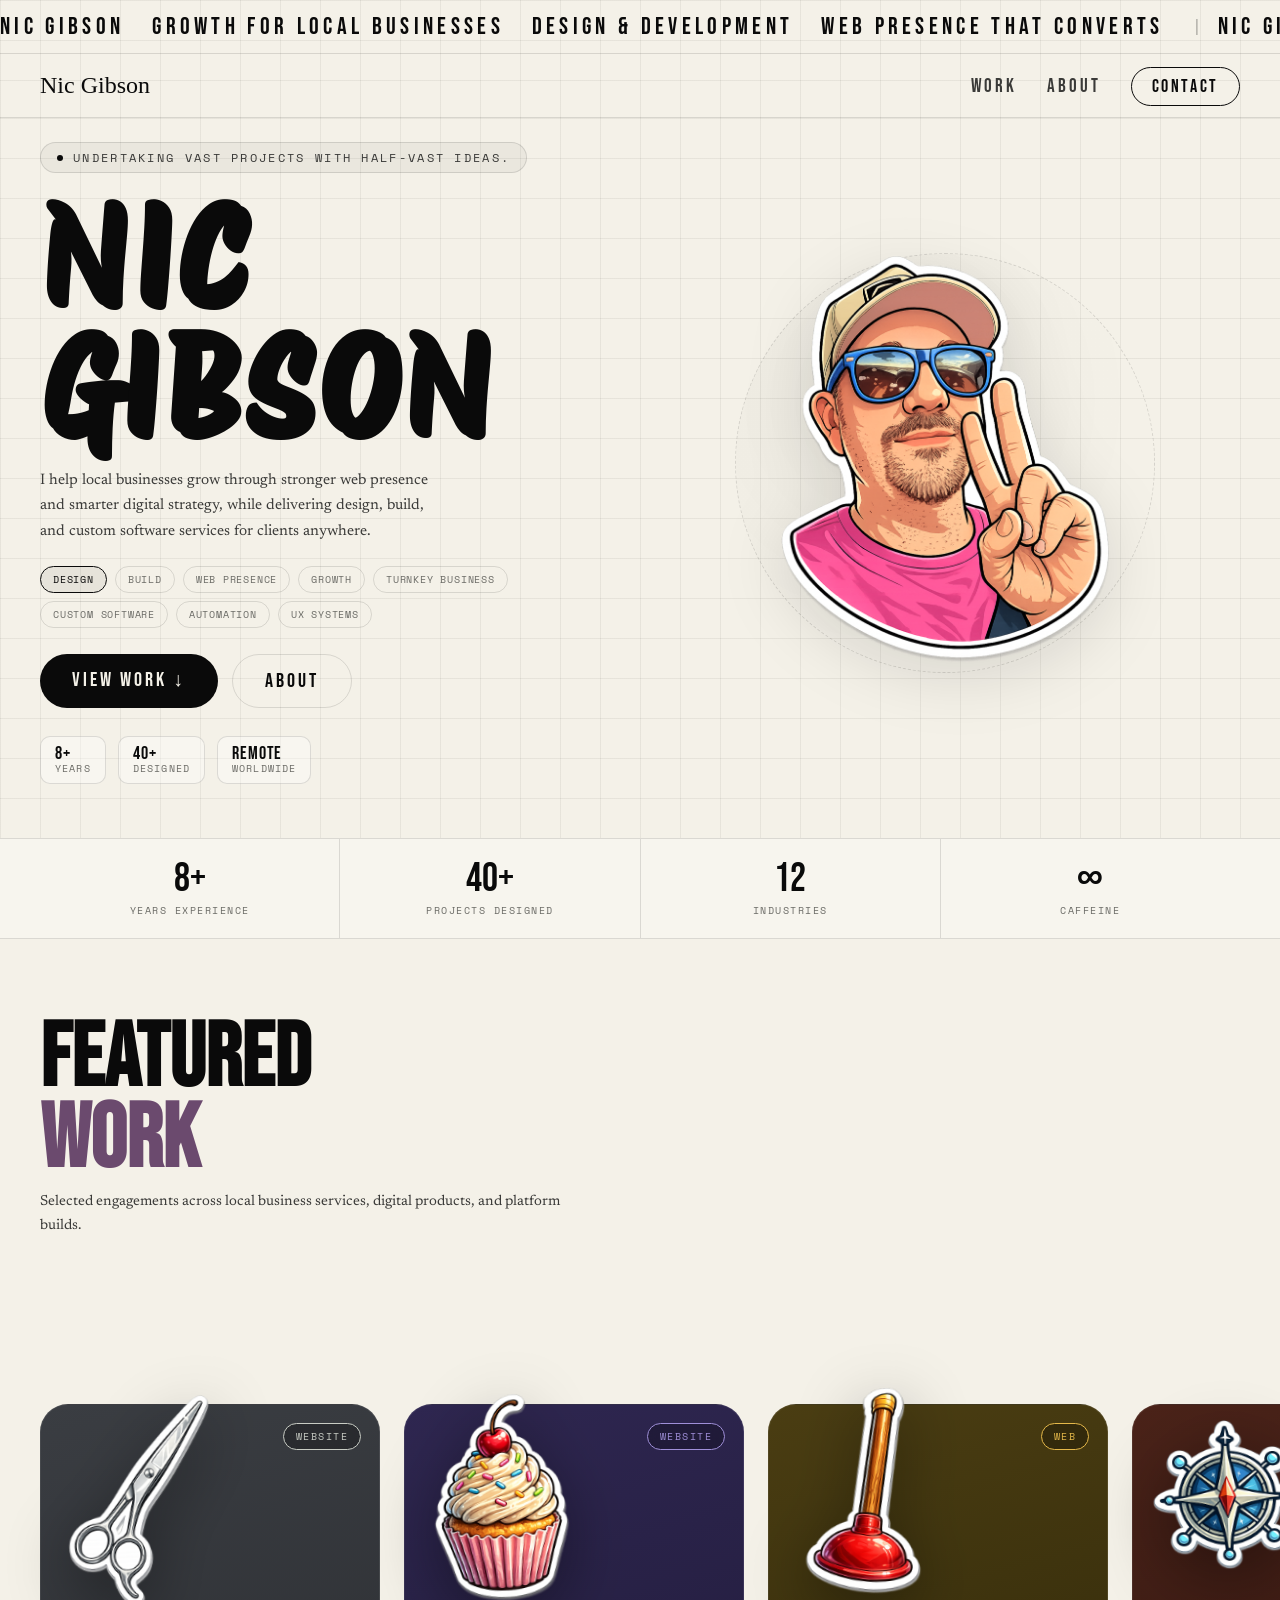
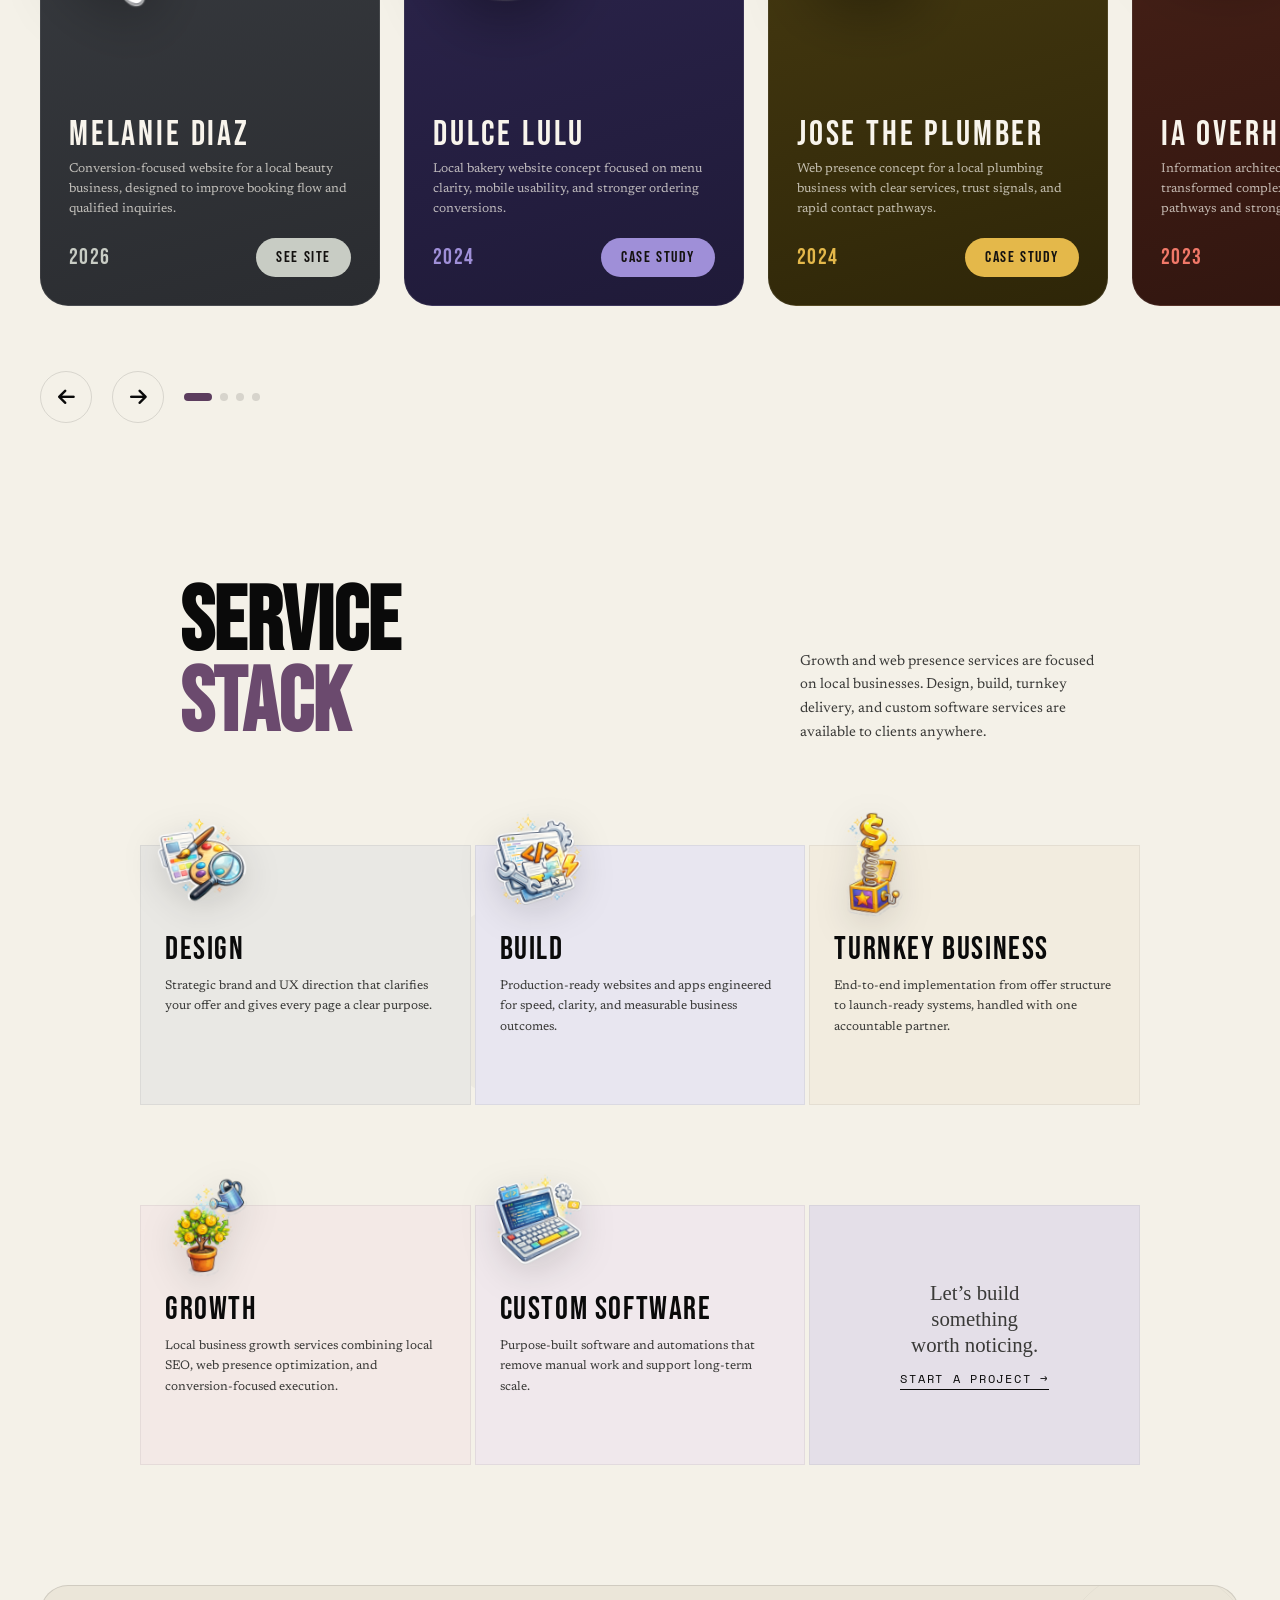
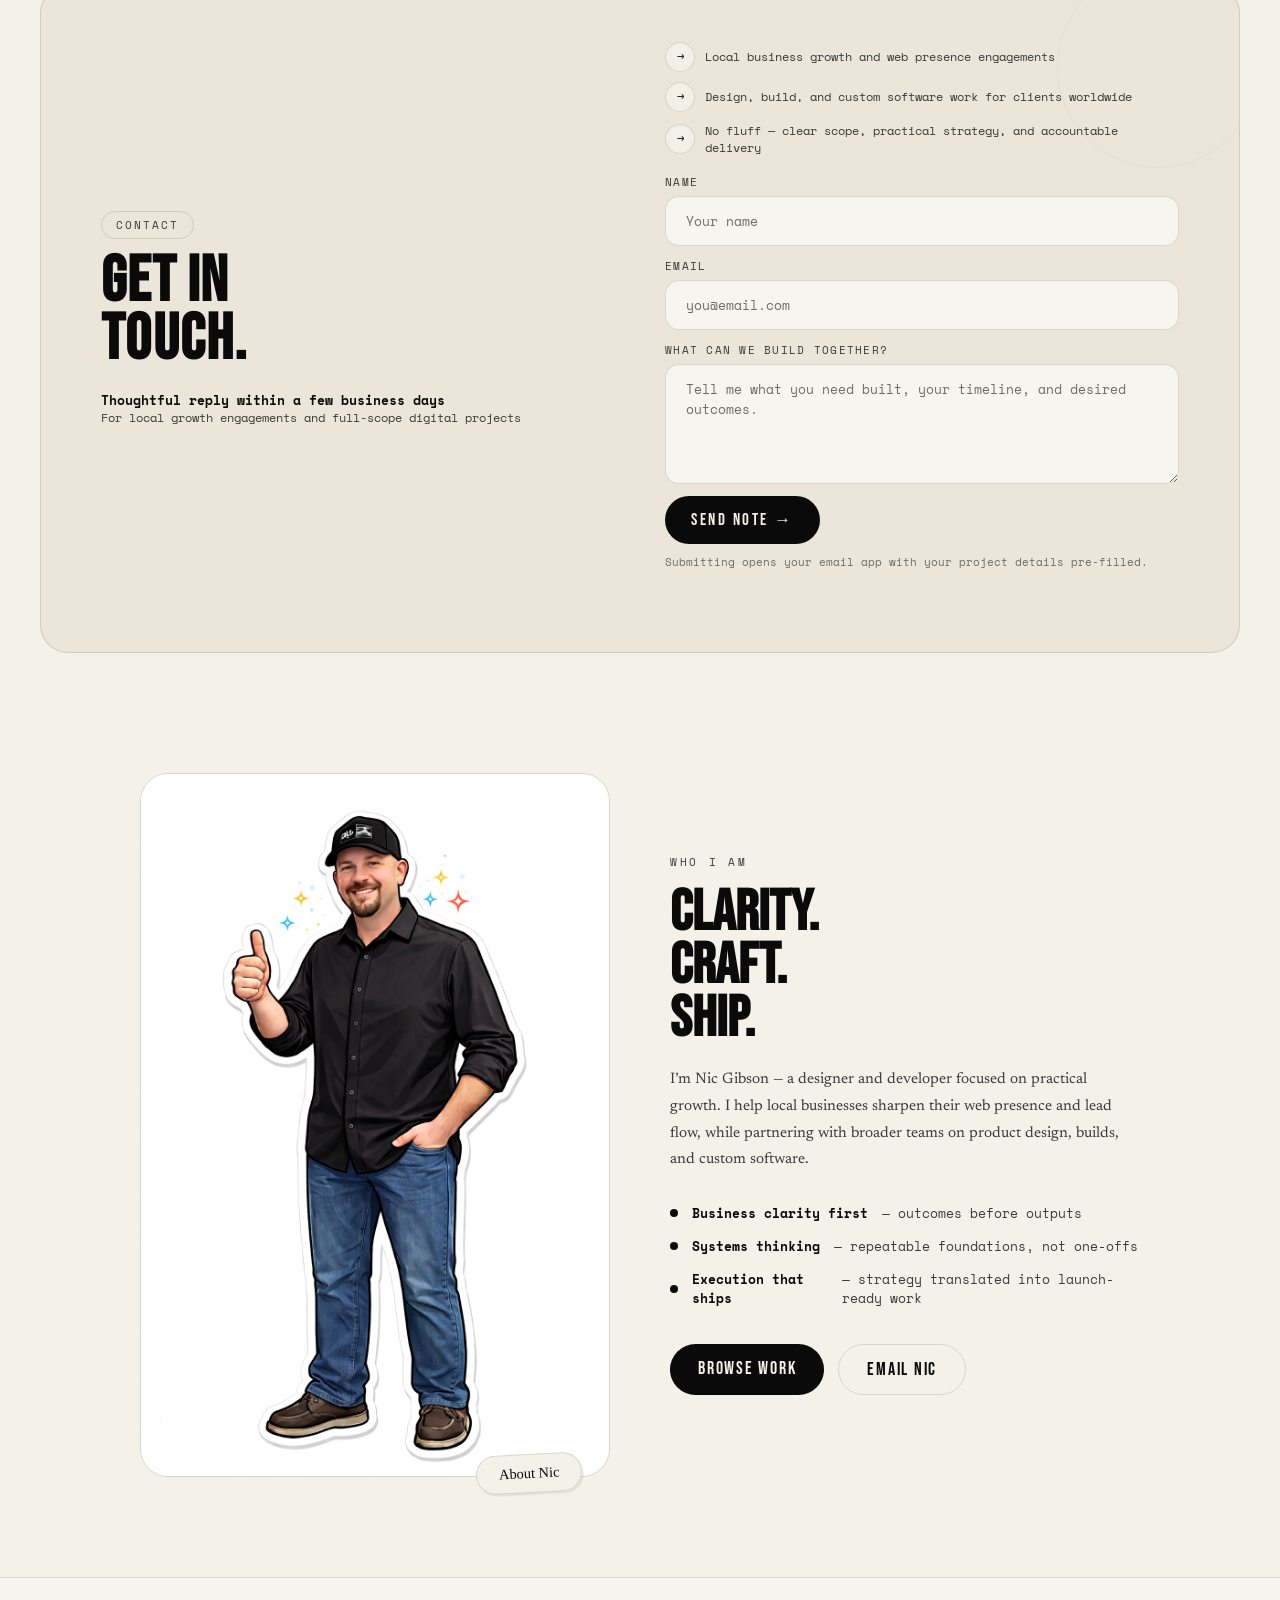
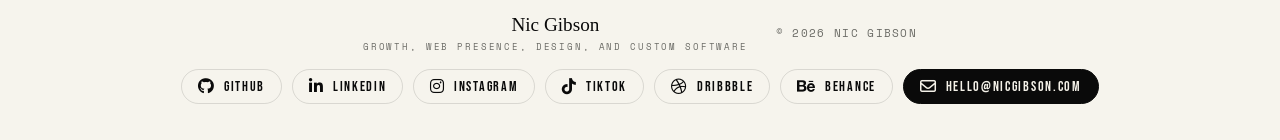
==== commit ab797e91: "Remove imprint and privacy footer links Co-authored-by: delinquencies <delinquencies@users.noreply.g" ====
--- a/index.html
+++ b/index.html
@@ -426,9 +426,7 @@
       <span class="footer-dev-label">Growth, web presence, design, and custom software</span>
     </div>
     <div class="footer-links">
-      <a href="#">Imprint</a>
-      <a href="#">Privacy</a>
-      <a href="#">© 2026</a>
+      <span>© 2026 Nic Gibson</span>
     </div>
     <div class="footer-contact">
       <a href="https://github.com" class="footer-contact-btn btn-outline" title="GitHub" target="_blank" rel="noopener noreferrer">
--- a/styles.css
+++ b/styles.css
@@ -1287,7 +1287,8 @@
   justify-content: center;
 }
 
-.footer-links a {
+.footer-links a,
+.footer-links span {
   font-size: 0.68rem;
   color: var(--ink-faint);
   text-decoration: none;
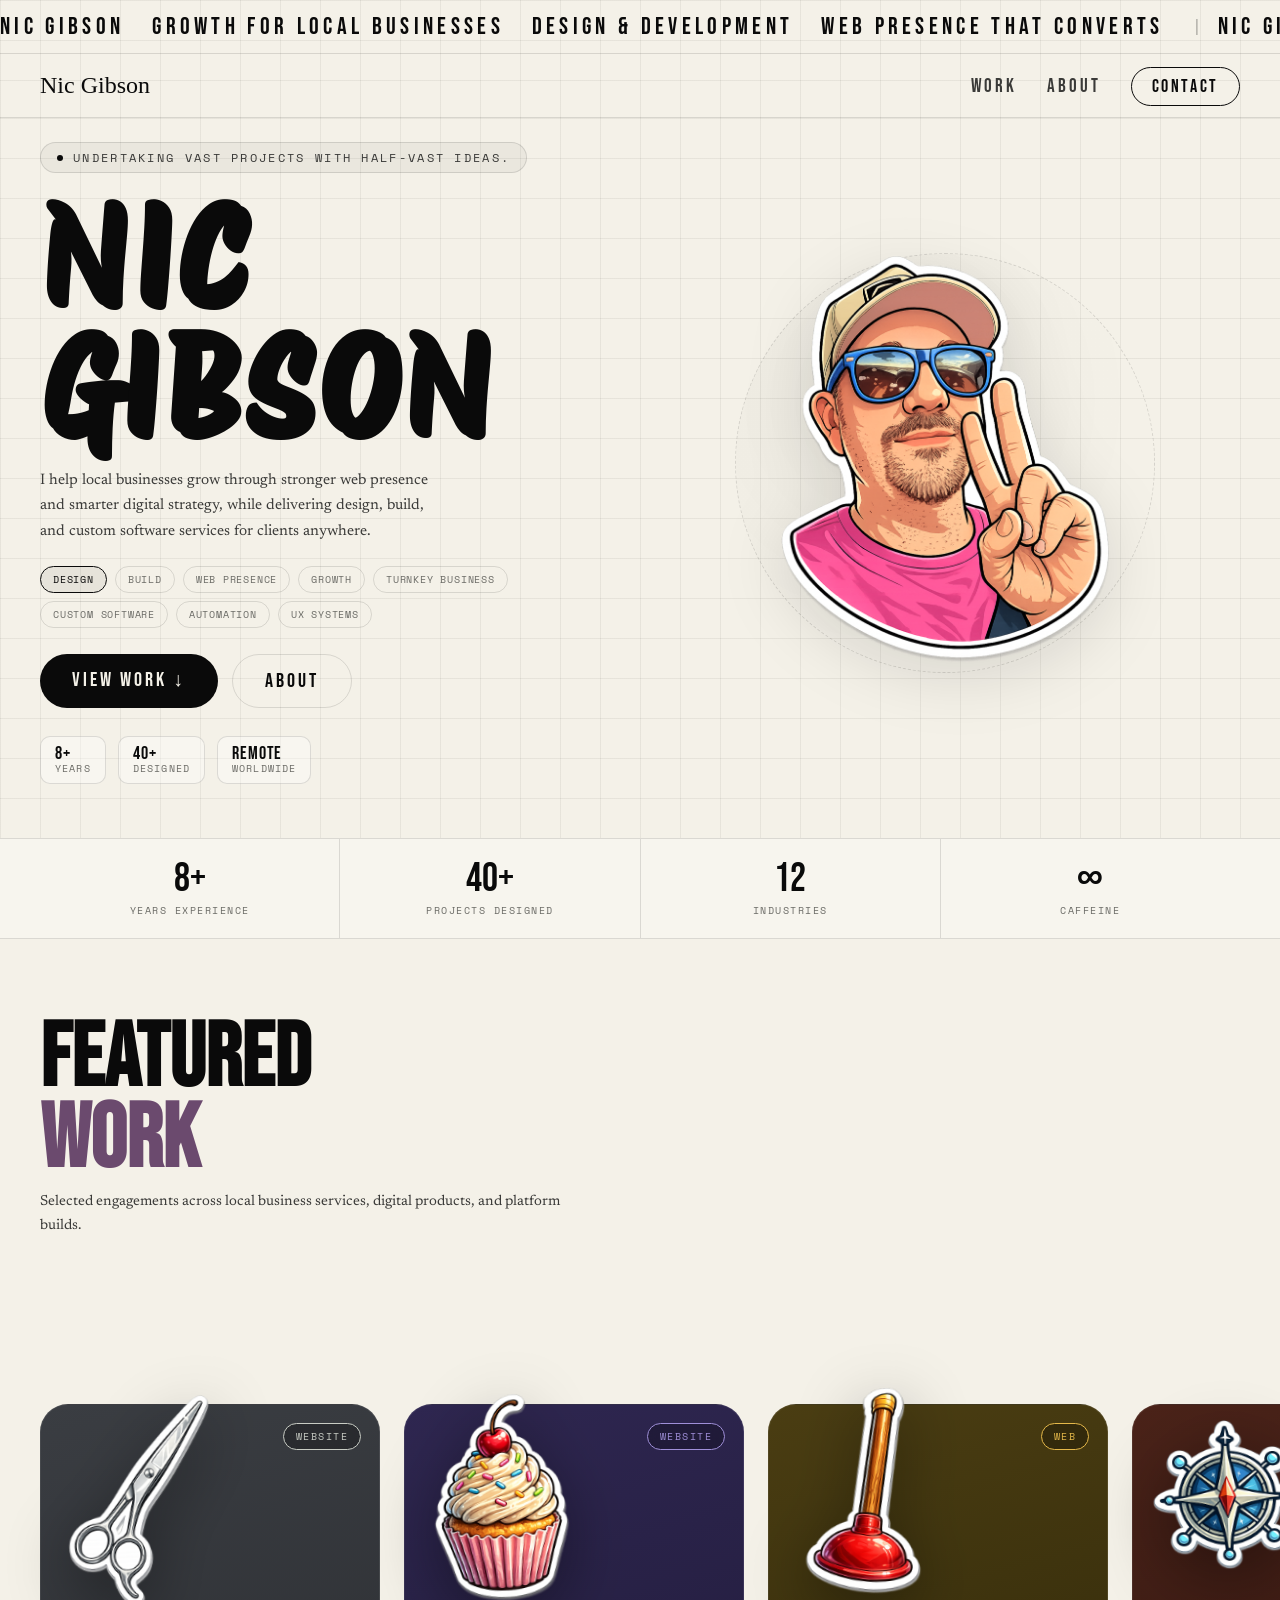
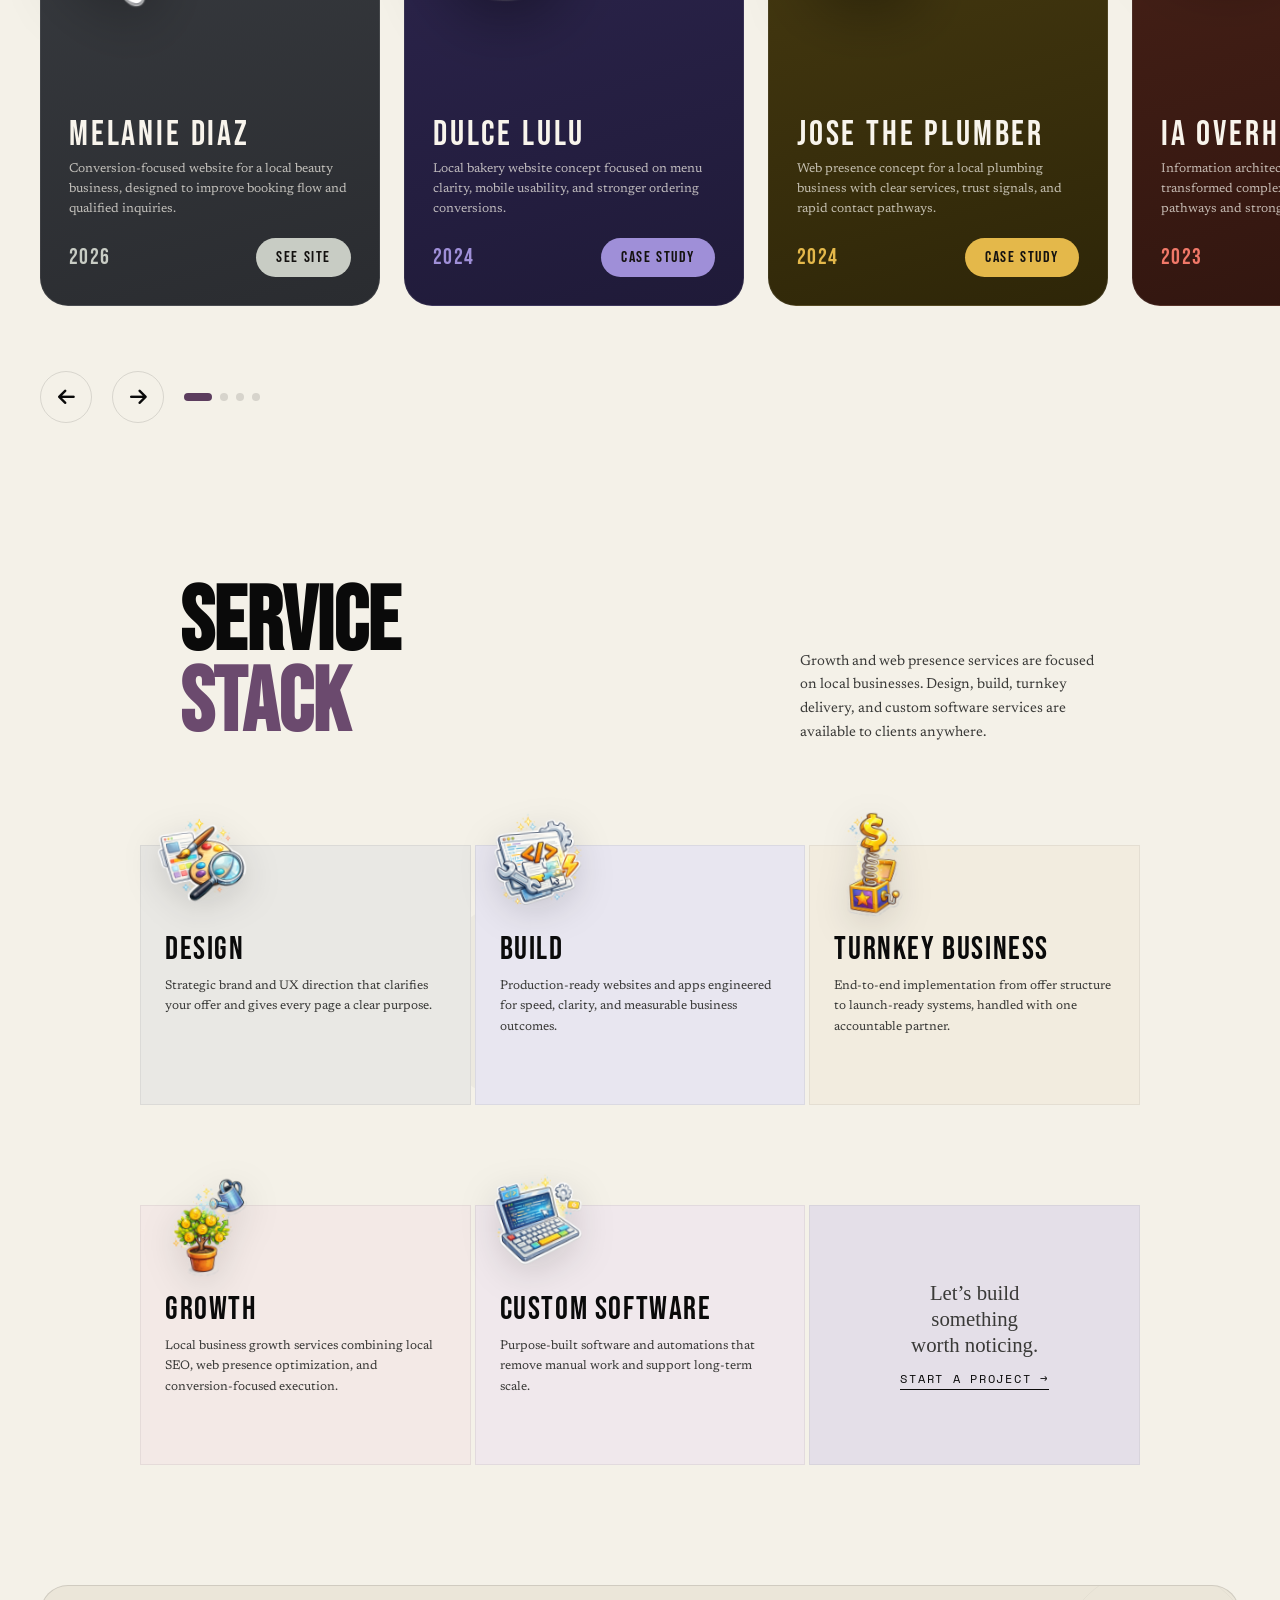
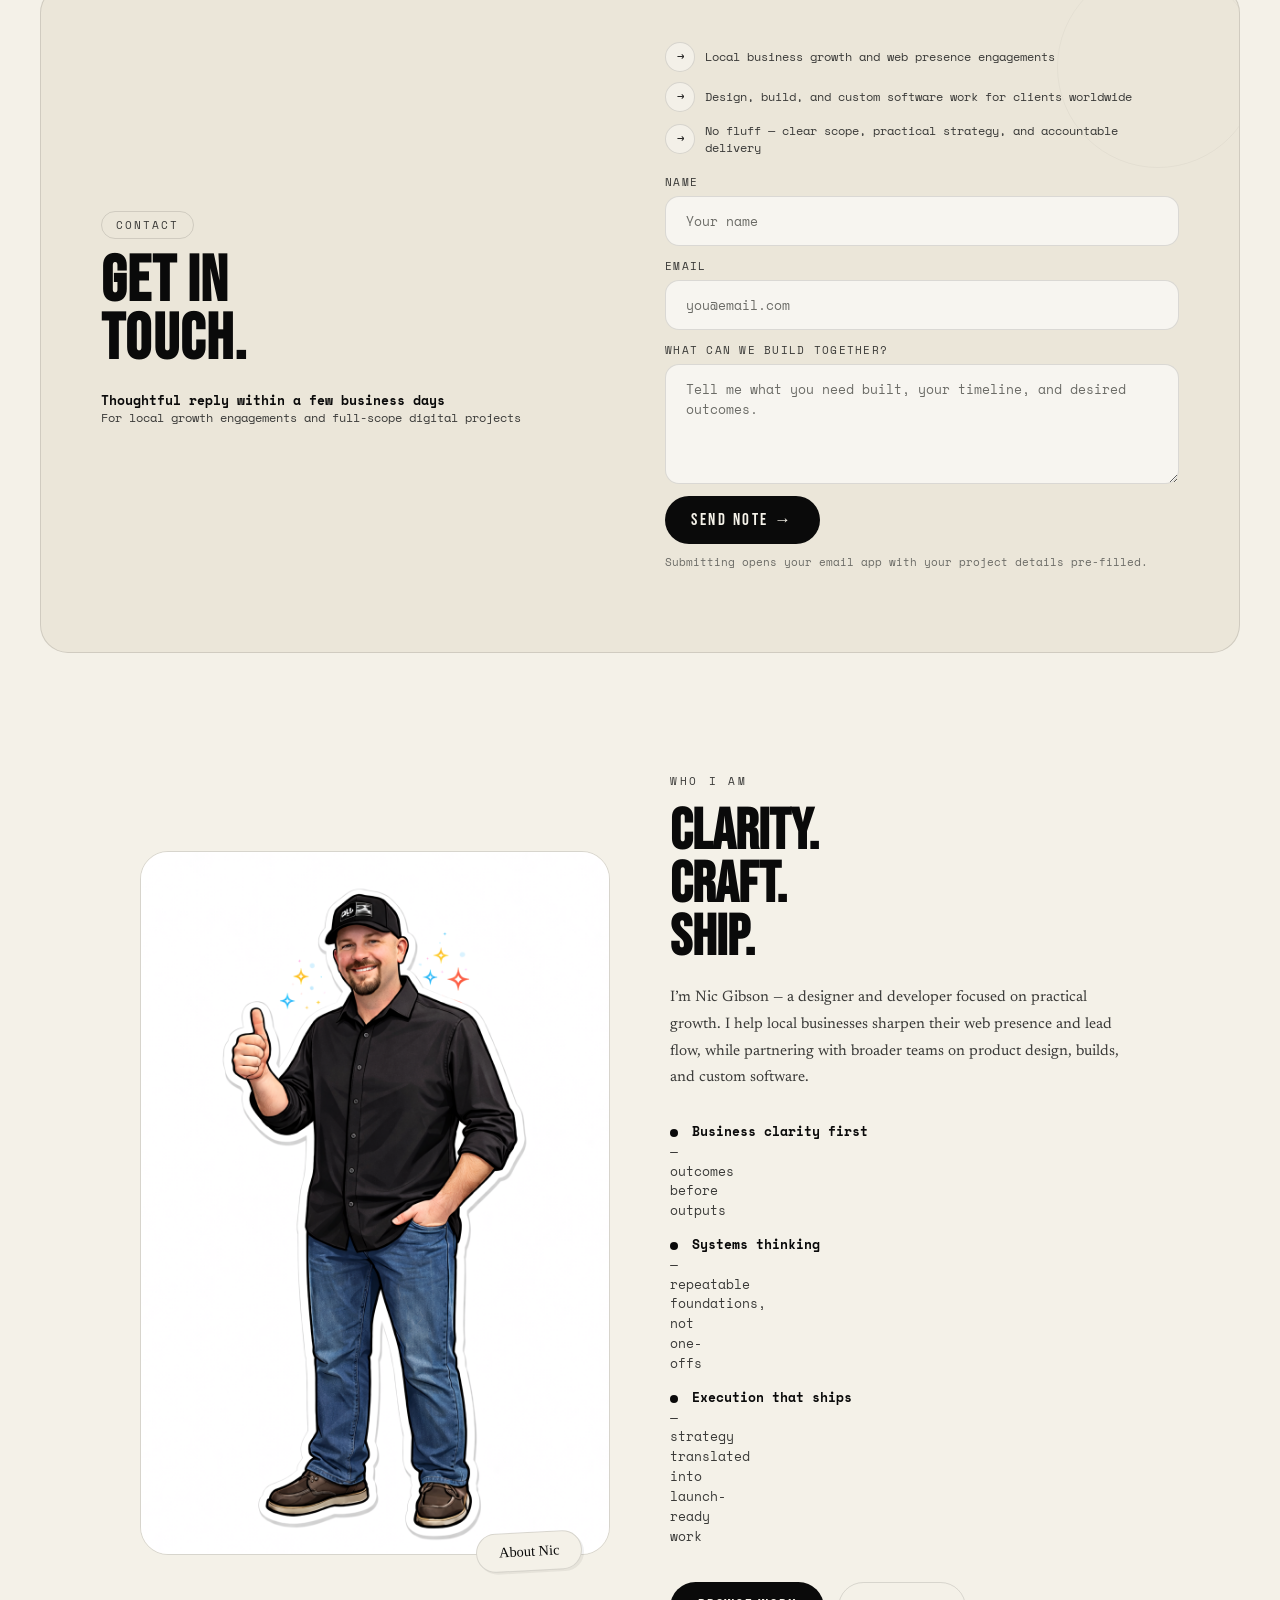
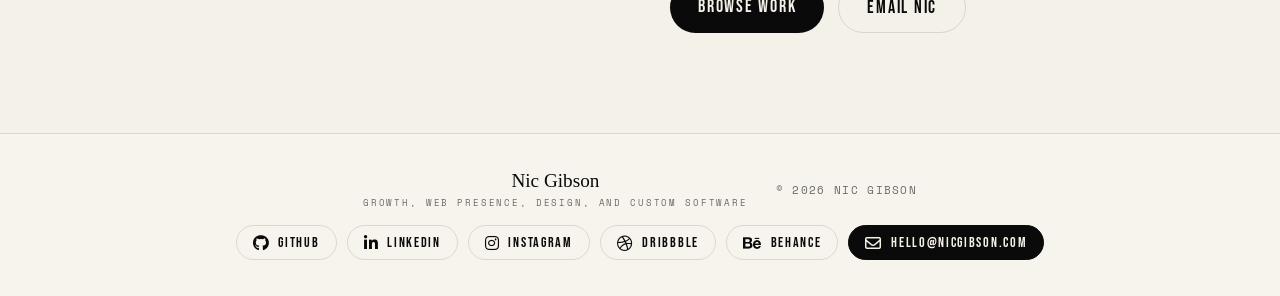
==== commit f2391dcd: "Update social profile links and remove TikTok Co-authored-by: delinquencies <delinquencies@users.nor" ====
--- a/index.html
+++ b/index.html
@@ -38,8 +38,11 @@
       "url": "https://www.example.com/",
       "email": "mailto:hello@nicgibson.com",
       "sameAs": [
-        "https://www.linkedin.com/in/your-profile",
-        "https://github.com/your-username"
+        "https://www.linkedin.com/in/nic-gibson-ab1886403",
+        "https://www.instagram.com/nictgibson",
+        "https://dribbble.com/nic-gibson",
+        "https://www.behance.net/nicgibson1/",
+        "https://github.com"
       ],
       "knowsAbout": [
         "Product Design",
@@ -432,19 +435,16 @@
       <a href="https://github.com" class="footer-contact-btn btn-outline" title="GitHub" target="_blank" rel="noopener noreferrer">
         <i class="fa-brands fa-github"></i> GitHub
       </a>
-      <a href="https://linkedin.com" class="footer-contact-btn btn-outline" title="LinkedIn" target="_blank" rel="noopener noreferrer">
+      <a href="https://www.linkedin.com/in/nic-gibson-ab1886403" class="footer-contact-btn btn-outline" title="LinkedIn" target="_blank" rel="noopener noreferrer">
         <i class="fa-brands fa-linkedin-in"></i> LinkedIn
       </a>
-      <a href="https://instagram.com" class="footer-contact-btn btn-outline" title="Instagram" target="_blank" rel="noopener noreferrer">
+      <a href="https://www.instagram.com/nictgibson" class="footer-contact-btn btn-outline" title="Instagram" target="_blank" rel="noopener noreferrer">
         <i class="fa-brands fa-instagram"></i> Instagram
       </a>
-      <a href="https://tiktok.com" class="footer-contact-btn btn-outline" title="TikTok" target="_blank" rel="noopener noreferrer">
-        <i class="fa-brands fa-tiktok"></i> TikTok
-      </a>
-      <a href="https://dribbble.com" class="footer-contact-btn btn-outline" title="Dribbble" target="_blank" rel="noopener noreferrer">
+      <a href="https://dribbble.com/nic-gibson" class="footer-contact-btn btn-outline" title="Dribbble" target="_blank" rel="noopener noreferrer">
         <i class="fa-brands fa-dribbble"></i> Dribbble
       </a>
-      <a href="https://behance.net" class="footer-contact-btn btn-outline" title="Behance" target="_blank" rel="noopener noreferrer">
+      <a href="https://www.behance.net/nicgibson1/" class="footer-contact-btn btn-outline" title="Behance" target="_blank" rel="noopener noreferrer">
         <i class="fa-brands fa-behance"></i> Behance
       </a>
       <a href="mailto:hello@nicgibson.com" class="footer-contact-btn btn-primary" title="Email">
--- a/styles.css
+++ b/styles.css
@@ -1182,11 +1182,13 @@
 }
 
 .ls-features li {
-  display: flex;
-  align-items: center;
-  gap: 14px;
+  display: grid;
+  grid-template-columns: 8px 1fr;
+  align-items: start;
+  column-gap: 14px;
   font-size: 0.8rem;
   color: var(--ink-muted);
+  line-height: 1.55;
 }
 
 .ls-features li strong {
@@ -1199,6 +1201,7 @@
   border-radius: 50%;
   background: var(--ink);
   flex-shrink: 0;
+  margin-top: 0.42rem;
 }
 
 .ls-btns {
@@ -1461,6 +1464,10 @@
     gap: 40px;
   }
 
+  .ls-btns {
+    justify-content: center;
+  }
+
   footer {
     padding: 28px 20px;
   }
@@ -1568,6 +1575,18 @@
 
   .nl-btn {
     text-align: center;
+    justify-self: center;
+    width: min(260px, 100%);
+  }
+
+  .ls-features {
+    gap: 16px;
+    margin-bottom: 28px;
+  }
+
+  .ls-features li {
+    font-size: 0.78rem;
+    line-height: 1.6;
   }
 
   footer {
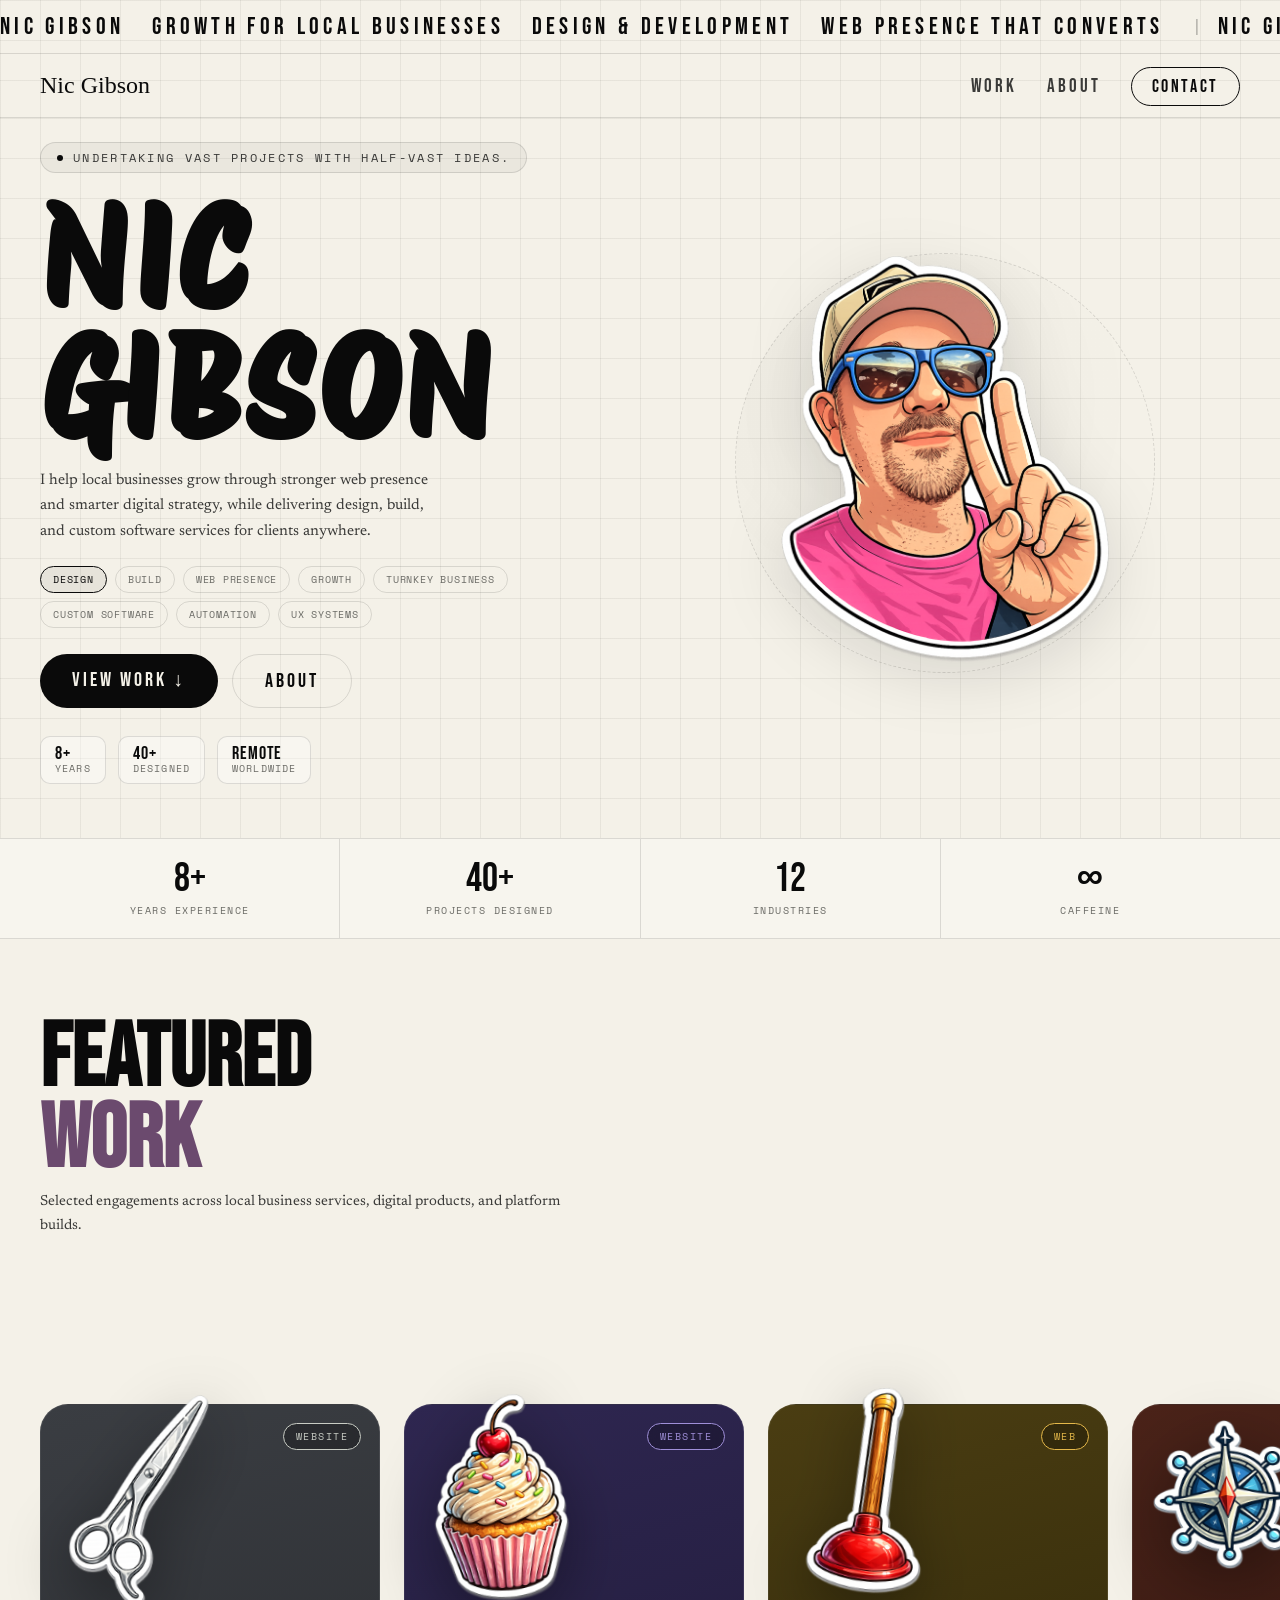
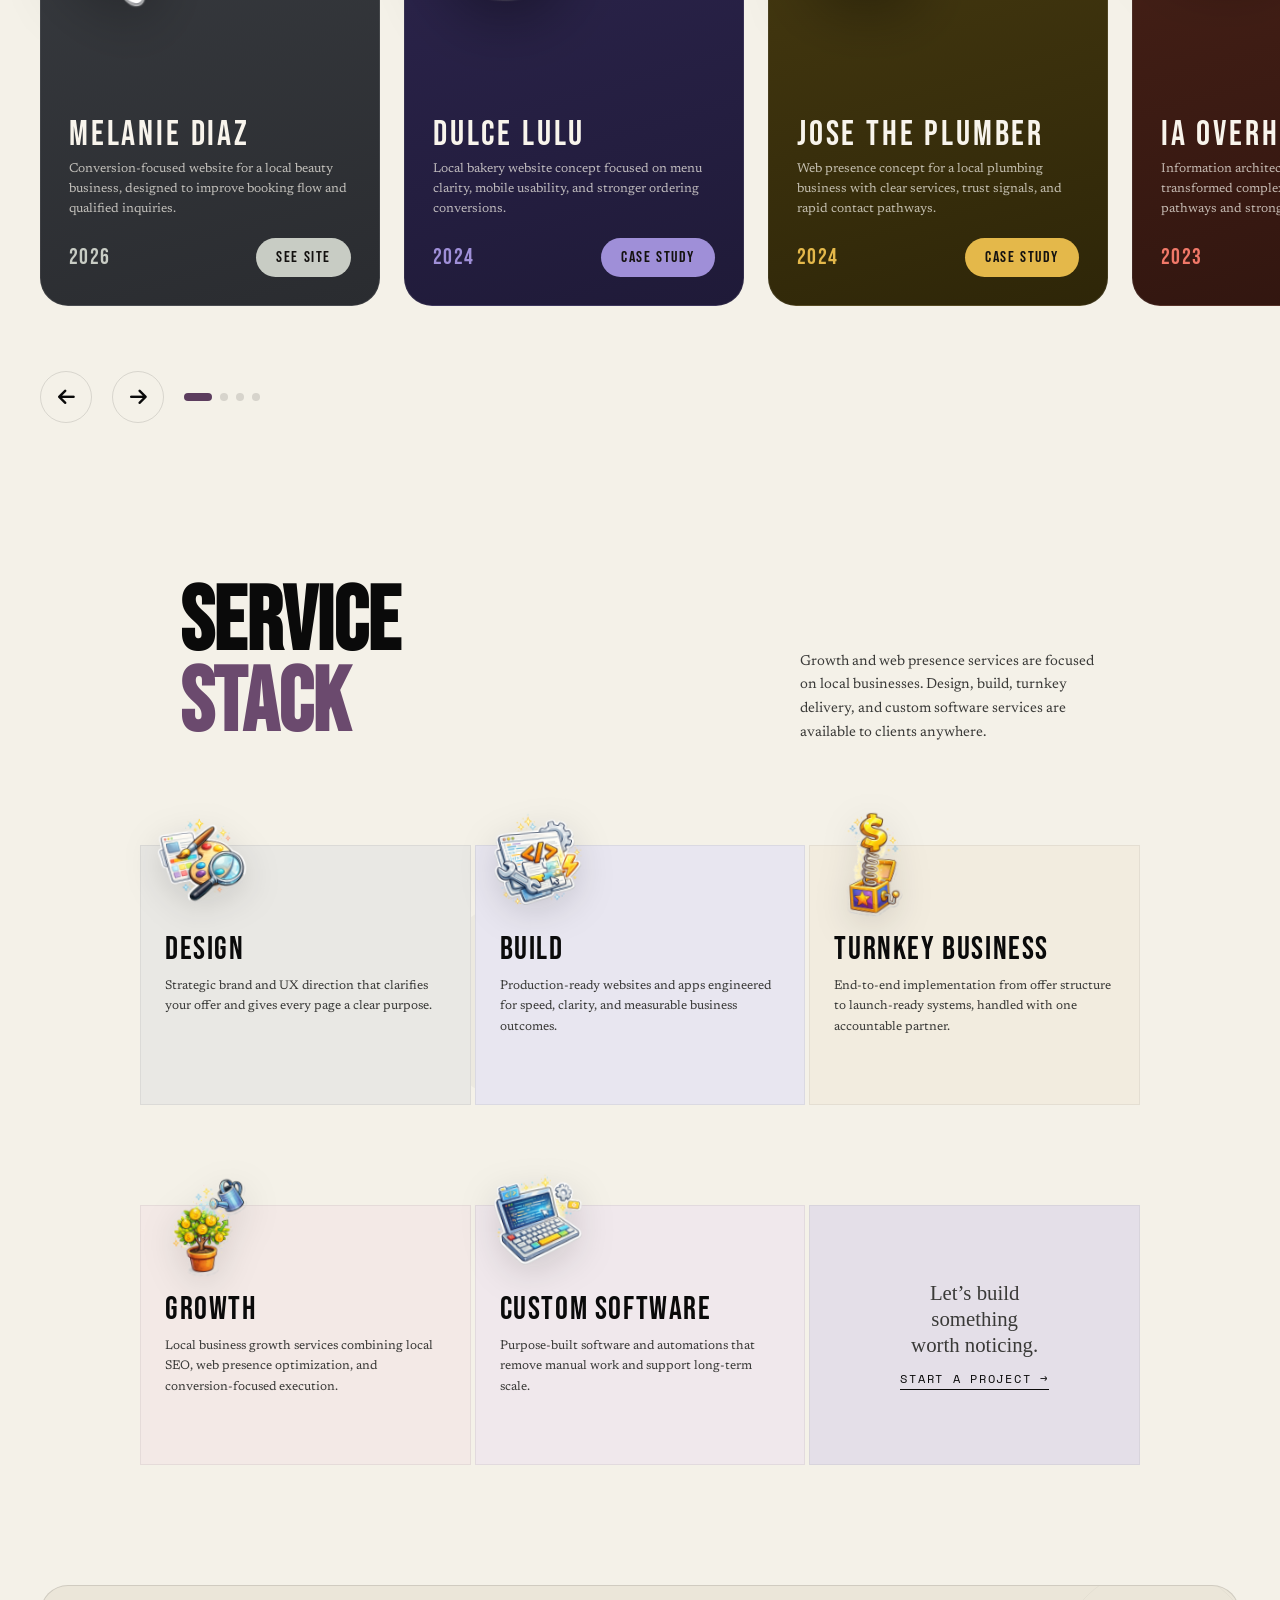
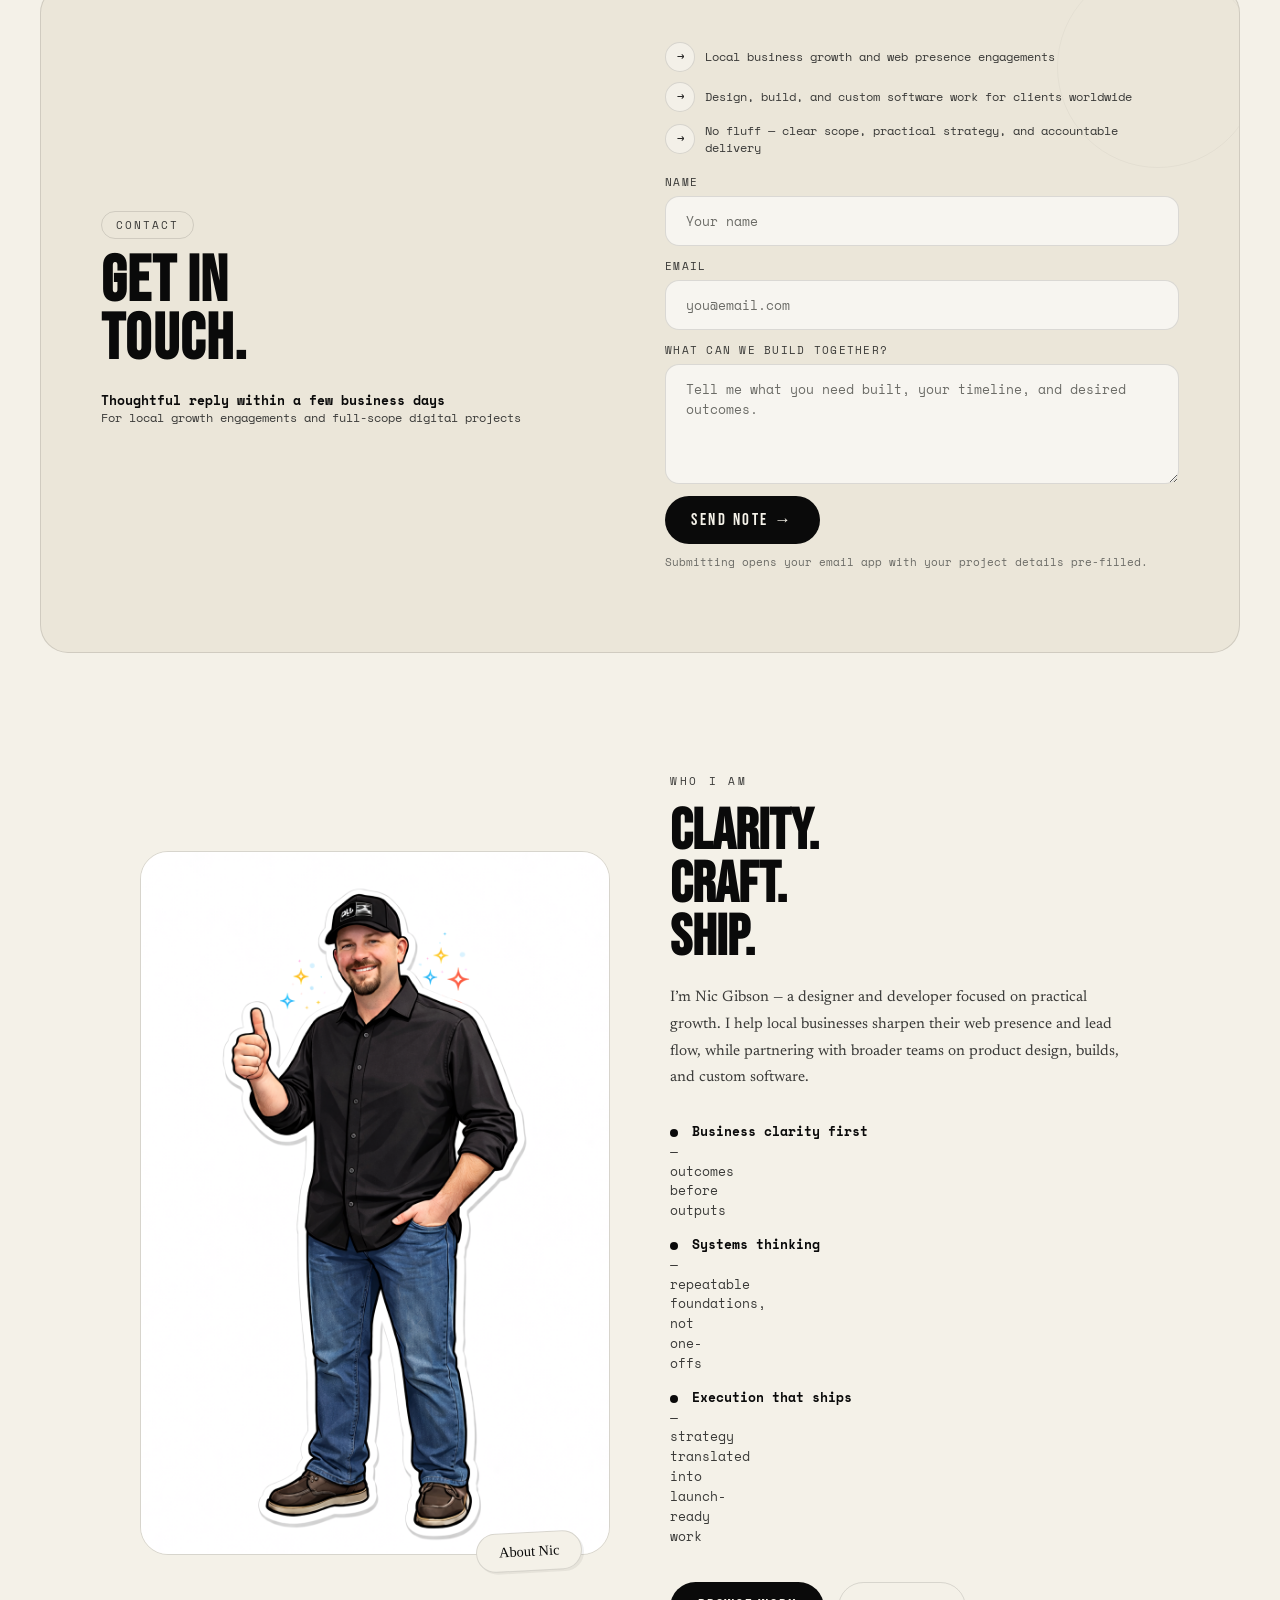
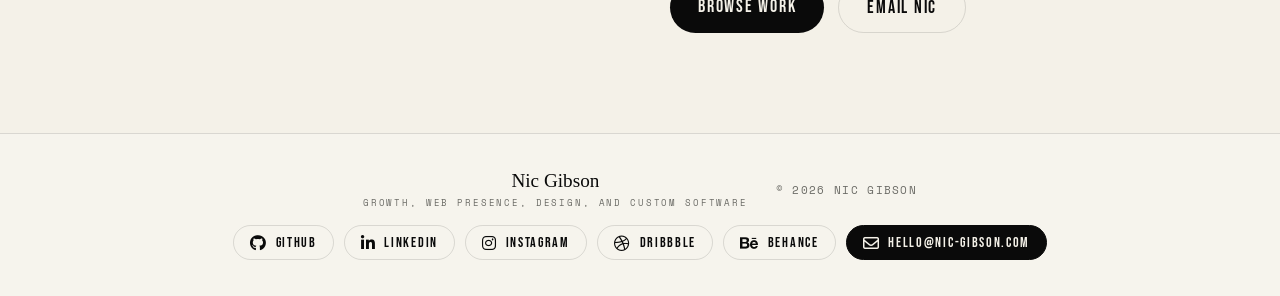
==== commit 51a7e128: "Update contact email to hello@nic-gibson.com Co-authored-by: delinquencies <delinquencies@users.nore" ====
--- a/index.html
+++ b/index.html
@@ -36,7 +36,7 @@
       "name": "Nic Gibson",
       "jobTitle": "Growth and Web Presence Strategist, Designer, and Developer",
       "url": "https://www.example.com/",
-      "email": "mailto:hello@nicgibson.com",
+      "email": "mailto:hello@nic-gibson.com",
       "sameAs": [
         "https://www.linkedin.com/in/nic-gibson-ab1886403",
         "https://www.instagram.com/nictgibson",
@@ -72,7 +72,7 @@
       "contactPoint": {
         "@type": "ContactPoint",
         "contactType": "Customer Support",
-        "email": "hello@nicgibson.com"
+        "email": "hello@nic-gibson.com"
       }
     }
   </script>
@@ -447,8 +447,8 @@
       <a href="https://www.behance.net/nicgibson1/" class="footer-contact-btn btn-outline" title="Behance" target="_blank" rel="noopener noreferrer">
         <i class="fa-brands fa-behance"></i> Behance
       </a>
-      <a href="mailto:hello@nicgibson.com" class="footer-contact-btn btn-primary" title="Email">
-        <i class="fa-regular fa-envelope"></i> hello@nicgibson.com
+      <a href="mailto:hello@nic-gibson.com" class="footer-contact-btn btn-primary" title="Email">
+        <i class="fa-regular fa-envelope"></i> hello@nic-gibson.com
       </a>
     </div>
   </div>
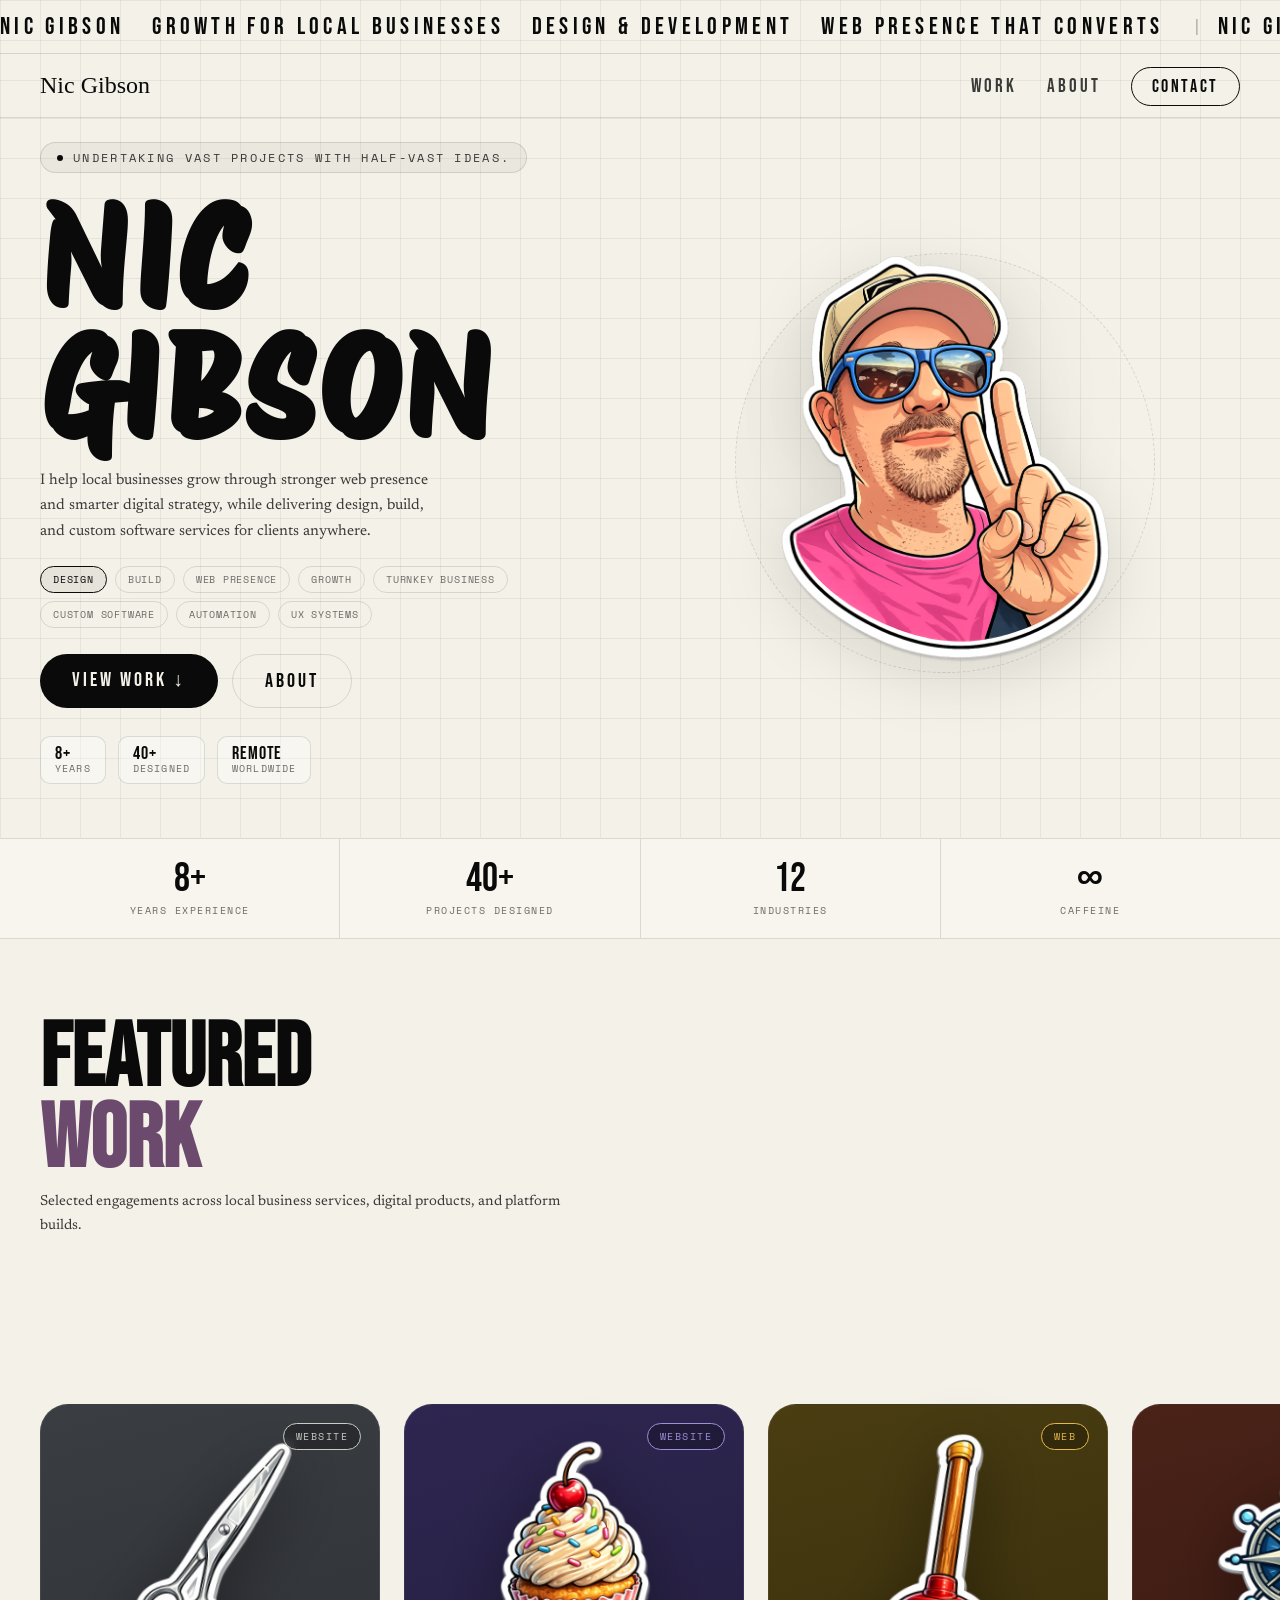
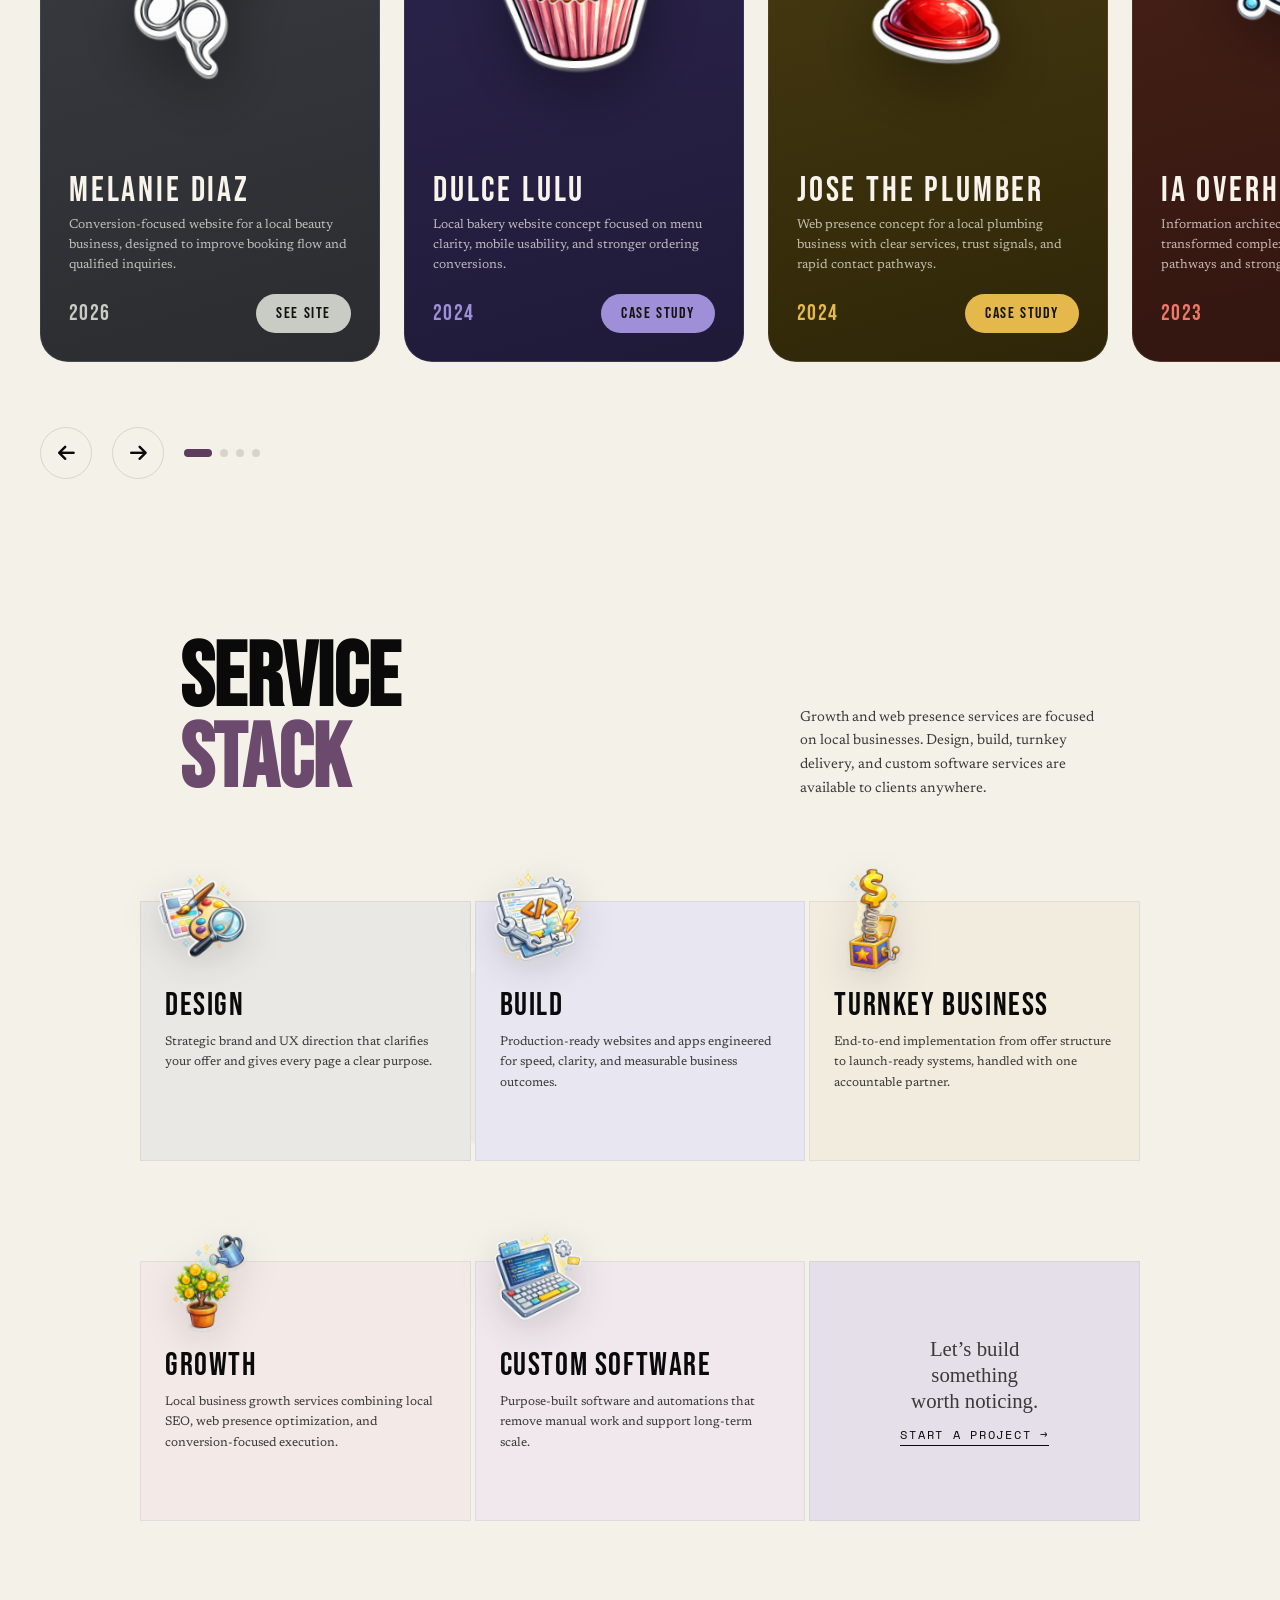
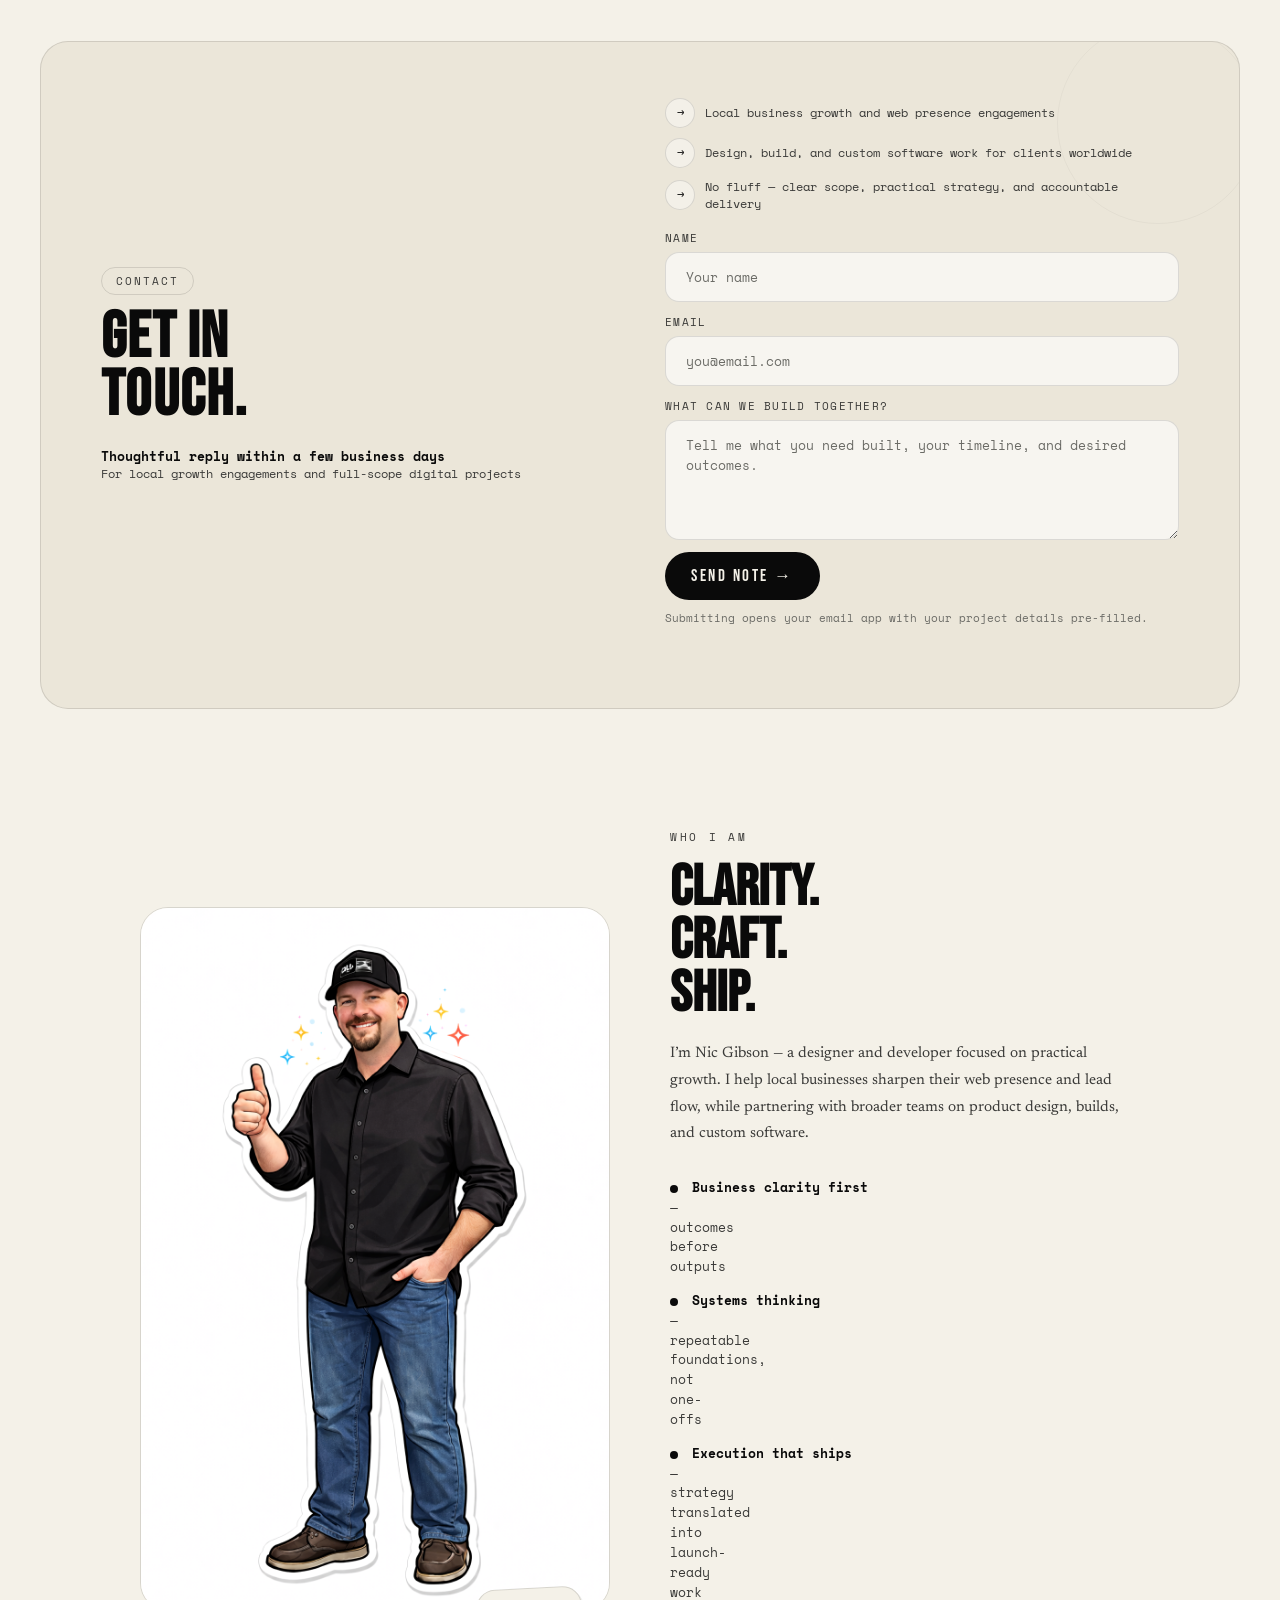
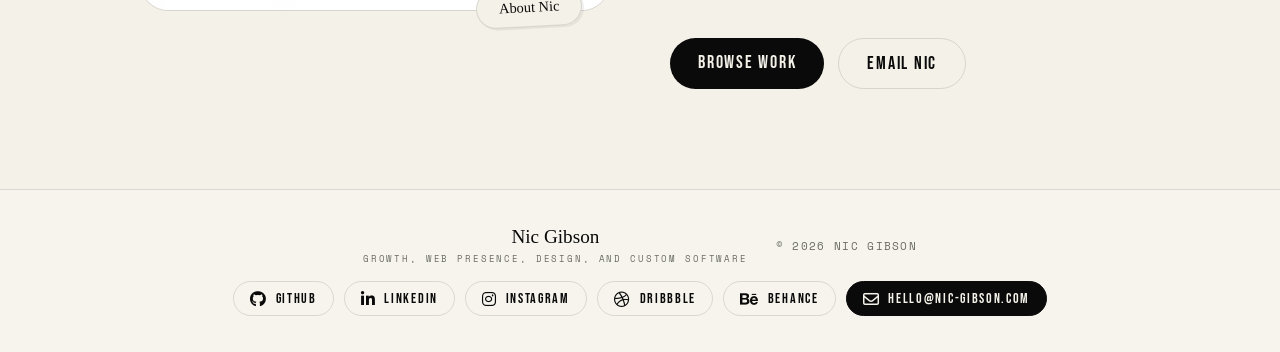
==== commit 95841833: "Link Dulce Lulu card to BAKERY case study Co-authored-by: delinquencies <delinquencies@users.noreply" ====
--- a/index.html
+++ b/index.html
@@ -233,7 +233,7 @@
           <div class="card-desc">Local bakery website concept focused on menu clarity, mobile usability, and stronger ordering conversions.</div>
           <div class="card-footer">
             <div class="card-price">2024</div>
-            <button type="button" class="card-btn">Case study</button>
+            <a class="card-btn" href="BAKERY/index.html">Case study</a>
           </div>
         </div>
       </div>
--- a/styles.css
+++ b/styles.css
@@ -509,45 +509,61 @@
 }
 
 .project-card:hover {
-  transform: translateY(-10px) rotate(-0.5deg);
-  box-shadow: 0 24px 48px rgba(10, 10, 10, 0.18);
+  transform: translateY(-14px) rotate(-0.8deg);
+  box-shadow: 0 30px 62px rgba(10, 10, 10, 0.24);
 }
 
 .project-card:nth-child(even):hover {
-  transform: translateY(-10px) rotate(0.5deg);
+  transform: translateY(-14px) rotate(0.8deg);
 }
 
 .project-card__art {
   flex: 0 0 auto;
-  min-height: 220px;
-  display: flex;
-  align-items: flex-start;
-  justify-content: flex-start;
-  padding: 4px 8px 0 10px;
+  min-height: 236px;
+  display: flex;
+  align-items: center;
+  justify-content: center;
+  padding: 24px 16px 0;
   overflow: visible;
 }
 
-/* Break the picture plane: sit high + left, slightly rotated, like leaning out of the box */
+/* Featured card art: centered baseline with dramatic motion interactions */
 .card-img {
   display: block;
   position: relative;
-  top: -56px;
-  left: -14px;
-  width: auto;
+  top: -34px;
+  left: 0;
+  width: min(98%, 324px);
   height: auto;
-  max-width: calc(100% + 20px);
-  max-height: 300px;
+  max-width: 98%;
+  max-height: 336px;
   object-fit: contain;
   z-index: 2;
   pointer-events: none;
-  transform: rotate(-2.5deg);
+  transform: translateY(0) rotate(-2deg) scale(1);
   transform-origin: 50% 65%;
-  transition: transform 0.4s cubic-bezier(0.34, 1.3, 0.64, 1), filter 0.35s ease;
+  transition: transform 0.55s cubic-bezier(0.22, 1, 0.36, 1), filter 0.45s ease;
   filter: drop-shadow(0 18px 32px rgba(0, 0, 0, 0.38));
 }
 
 .project-card:hover .card-img {
-  transform: rotate(-1deg) translate(4px, -10px) scale(1.04);
+  transform: translateY(-22px) rotate(1.2deg) scale(1.16);
+  filter: drop-shadow(0 28px 46px rgba(0, 0, 0, 0.5));
+}
+
+@keyframes featured-card-mobile-pulse {
+  0% {
+    transform: translateY(-4px) rotate(-2deg) scale(1);
+    filter: drop-shadow(0 18px 32px rgba(0, 0, 0, 0.38));
+  }
+  50% {
+    transform: translateY(-16px) rotate(0.5deg) scale(1.08);
+    filter: drop-shadow(0 26px 44px rgba(0, 0, 0, 0.48));
+  }
+  100% {
+    transform: translateY(-6px) rotate(-1deg) scale(1.02);
+    filter: drop-shadow(0 20px 34px rgba(0, 0, 0, 0.4));
+  }
 }
 
 /* Dark tinted panels + accent (full-bleed color like the original cards) */
@@ -1436,6 +1452,10 @@
     padding: 0 20px;
   }
 
+  .project-card.is-active .card-img {
+    animation: featured-card-mobile-pulse 2.6s ease-in-out infinite;
+  }
+
   .ingredients-section {
     padding: 70px 20px 60px;
   }
@@ -1546,14 +1566,16 @@
   }
 
   .project-card__art {
-    min-height: 200px;
-    padding: 2px 4px 0 6px;
+    min-height: 220px;
+    padding: 20px 10px 0;
   }
 
   .card-img {
-    top: -44px;
-    left: -8px;
-    max-height: 240px;
+    top: -24px;
+    left: 0;
+    width: min(96%, 268px);
+    max-width: 96%;
+    max-height: 272px;
   }
 
   .ingredients-grid {
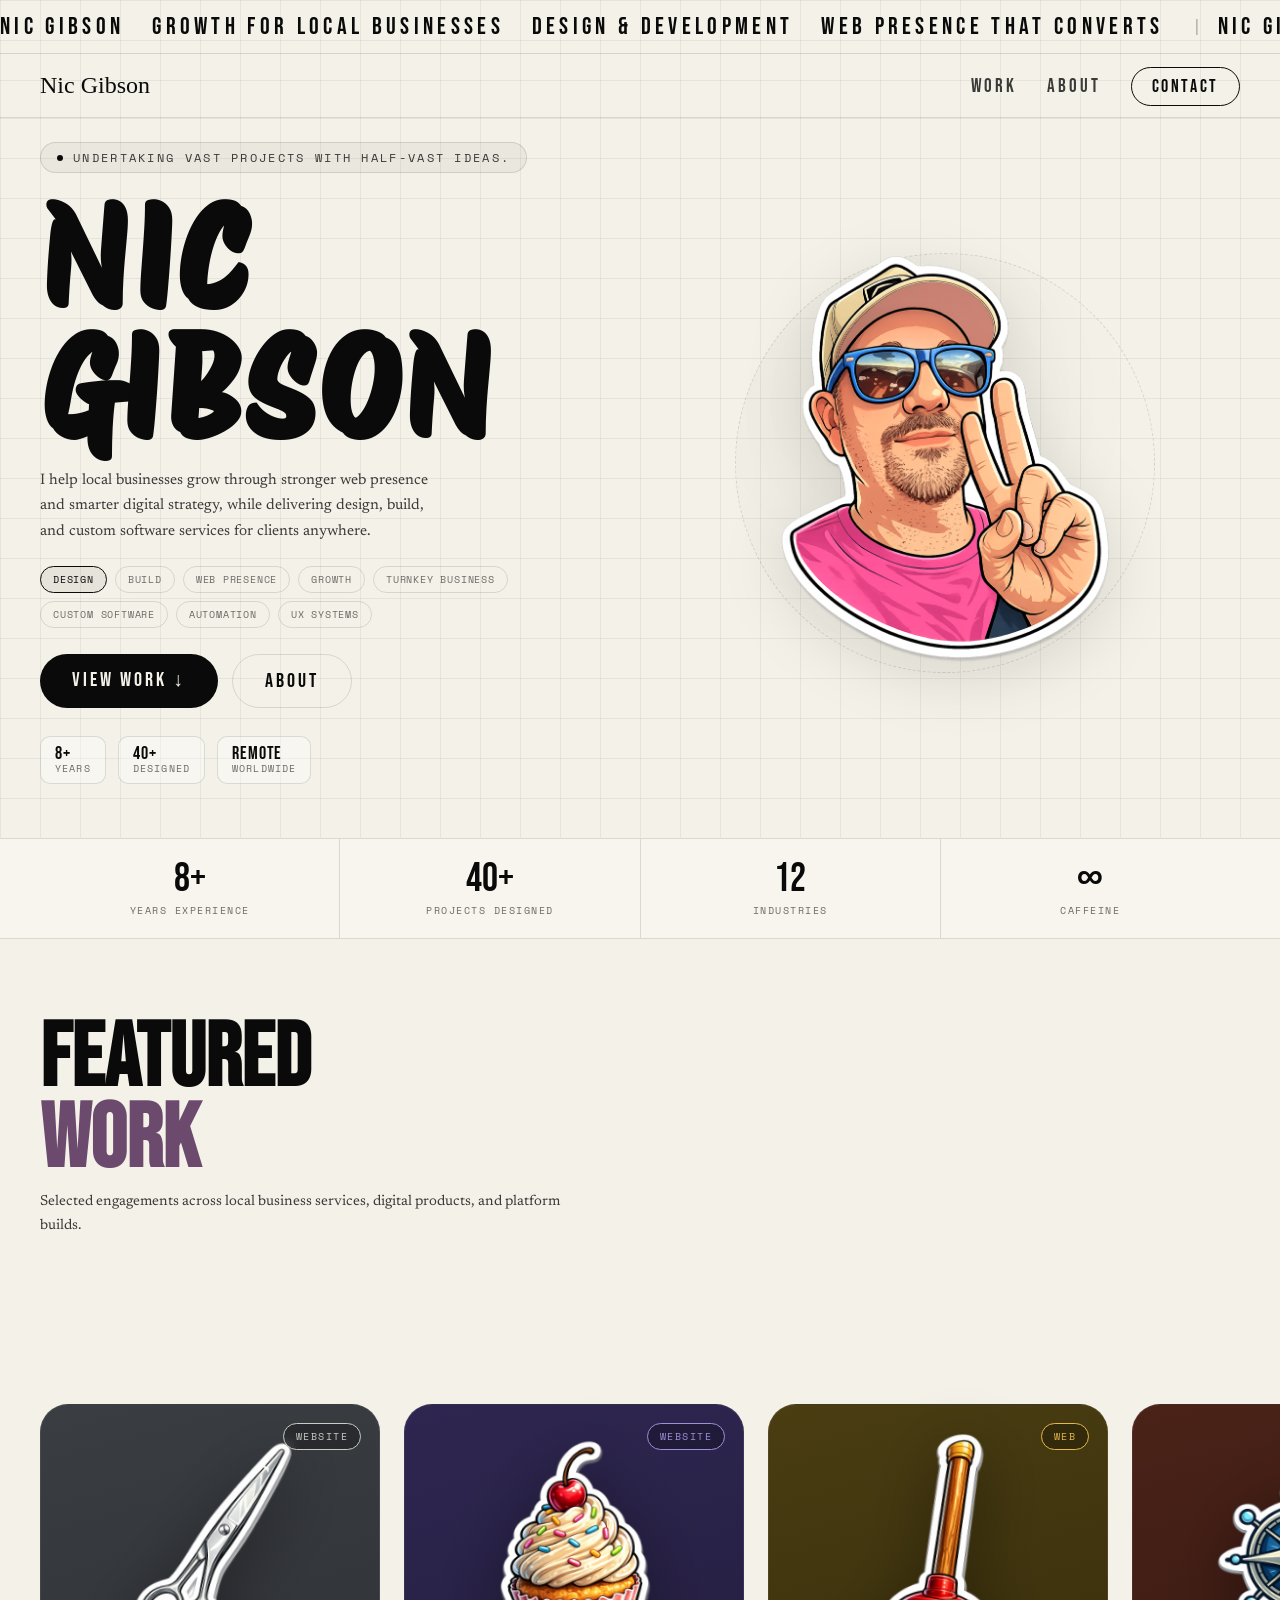
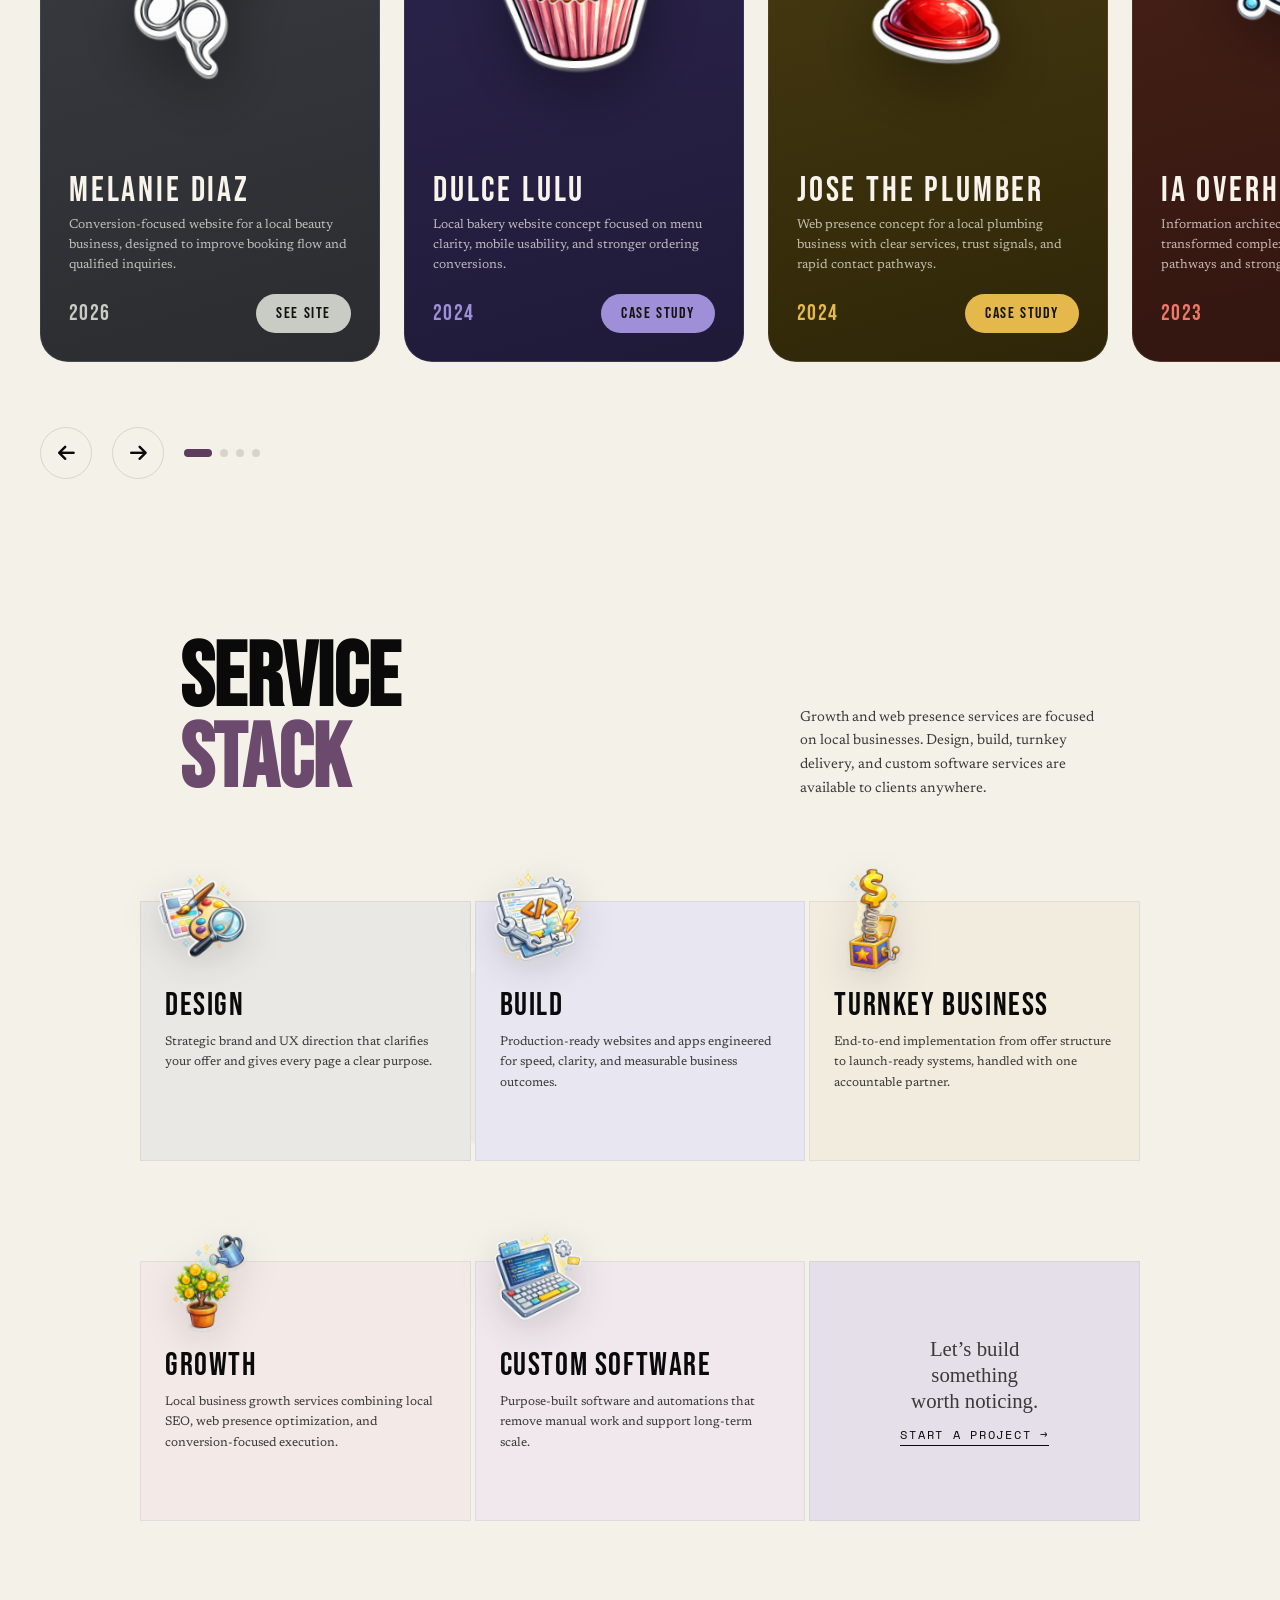
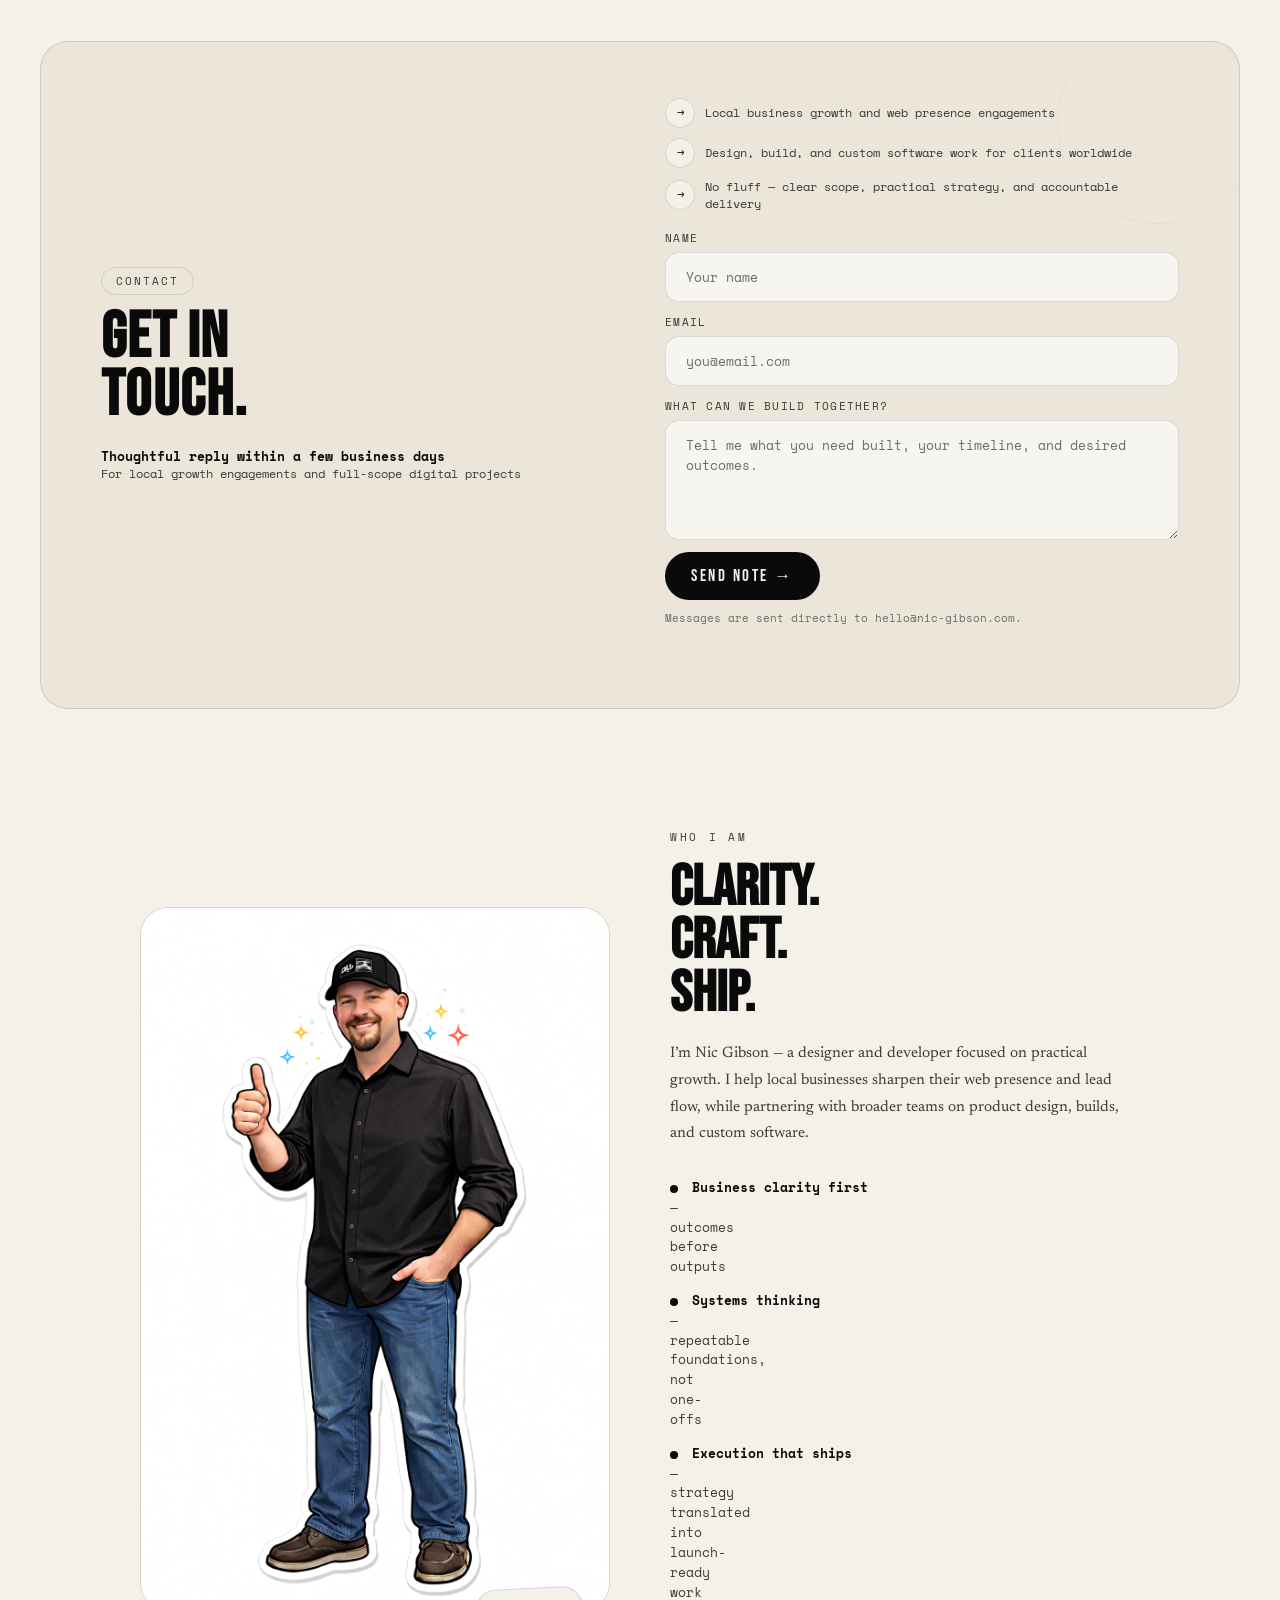
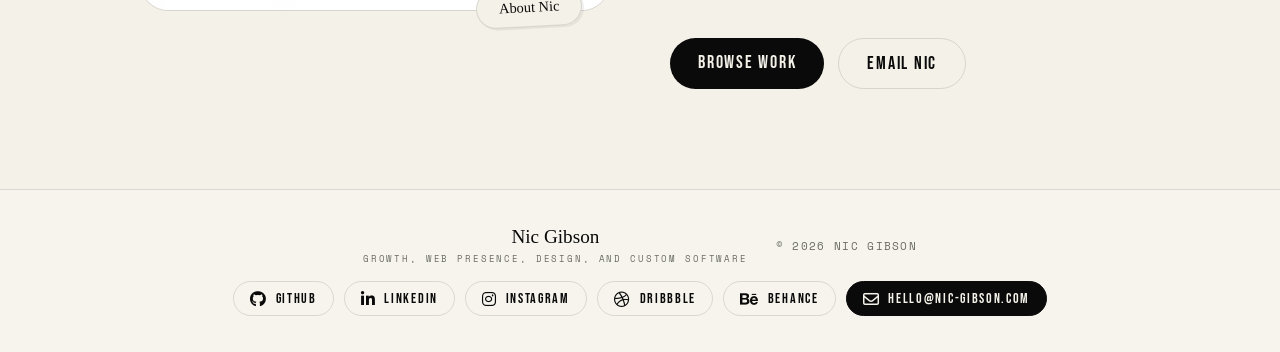
==== commit bd436735: "Wire contact form to direct inbox submission Co-authored-by: delinquencies <delinquencies@users.nore" ====
--- a/index.html
+++ b/index.html
@@ -247,7 +247,7 @@
           <div class="card-desc">Web presence concept for a local plumbing business with clear services, trust signals, and rapid contact pathways.</div>
           <div class="card-footer">
             <div class="card-price">2024</div>
-            <button type="button" class="card-btn">Case study</button>
+            <a class="card-btn" href="jose/index.html">Case study</a>
           </div>
         </div>
       </div>
@@ -261,7 +261,7 @@
           <div class="card-desc">Information architecture redesign that transformed complex content into clear pathways and stronger findability.</div>
           <div class="card-footer">
             <div class="card-price">2023</div>
-            <button type="button" class="card-btn">Case study</button>
+            <a class="card-btn" href="universal/index.html">Case study</a>
           </div>
         </div>
       </div>
@@ -345,7 +345,15 @@
           <span>No fluff — clear scope, practical strategy, and accountable delivery</span>
         </div>
       </div>
-      <form class="nl-form" id="contactForm" novalidate>
+      <form
+        class="nl-form"
+        id="contactForm"
+        action="https://formsubmit.co/ajax/hello@nic-gibson.com"
+        method="POST"
+      >
+        <input type="hidden" name="_subject" value="New inquiry from nic-gibson.com" />
+        <input type="hidden" name="_captcha" value="false" />
+        <input type="hidden" name="_template" value="table" />
         <div class="nl-field">
           <label class="nl-label" for="contactName">Name</label>
           <input
@@ -382,7 +390,7 @@
           ></textarea>
         </div>
         <button type="submit" class="nl-btn">Send note →</button>
-        <p class="nl-form-note">Submitting opens your email app with your project details pre-filled.</p>
+        <p class="nl-form-note">Messages are sent directly to hello@nic-gibson.com.</p>
         <p class="nl-form-status" id="contactFormStatus" role="status" aria-live="polite"></p>
       </form>
     </div>
--- a/styles.css
+++ b/styles.css
@@ -847,6 +847,21 @@
   transform: rotate(-1.5deg) translate(2px, -10px) scale(1.08);
 }
 
+@keyframes service-card-mobile-inview {
+  0% {
+    transform: rotate(-3deg) translate(0, 0) scale(1);
+    filter: drop-shadow(0 10px 18px rgba(10, 10, 10, 0.14));
+  }
+  50% {
+    transform: rotate(-0.8deg) translate(4px, -12px) scale(1.12);
+    filter: drop-shadow(0 18px 28px rgba(10, 10, 10, 0.22));
+  }
+  100% {
+    transform: rotate(-2deg) translate(2px, -6px) scale(1.06);
+    filter: drop-shadow(0 14px 22px rgba(10, 10, 10, 0.18));
+  }
+}
+
 .ing-name {
   font-family: "Bebas Neue", sans-serif;
   font-size: 2rem;
@@ -1465,6 +1480,11 @@
     row-gap: 80px;
   }
 
+  .ing-card.is-inview .ing-img {
+    animation: service-card-mobile-inview 1.05s cubic-bezier(0.22, 1, 0.36, 1)
+      both;
+  }
+
   .newsletter {
     padding: 20px;
   }
@@ -1583,6 +1603,11 @@
     row-gap: 80px;
   }
 
+  .ing-card.is-inview .ing-img {
+    animation: service-card-mobile-inview 1.05s cubic-bezier(0.22, 1, 0.36, 1)
+      both;
+  }
+
   .newsletter-inner {
     padding: 32px 20px;
   }
